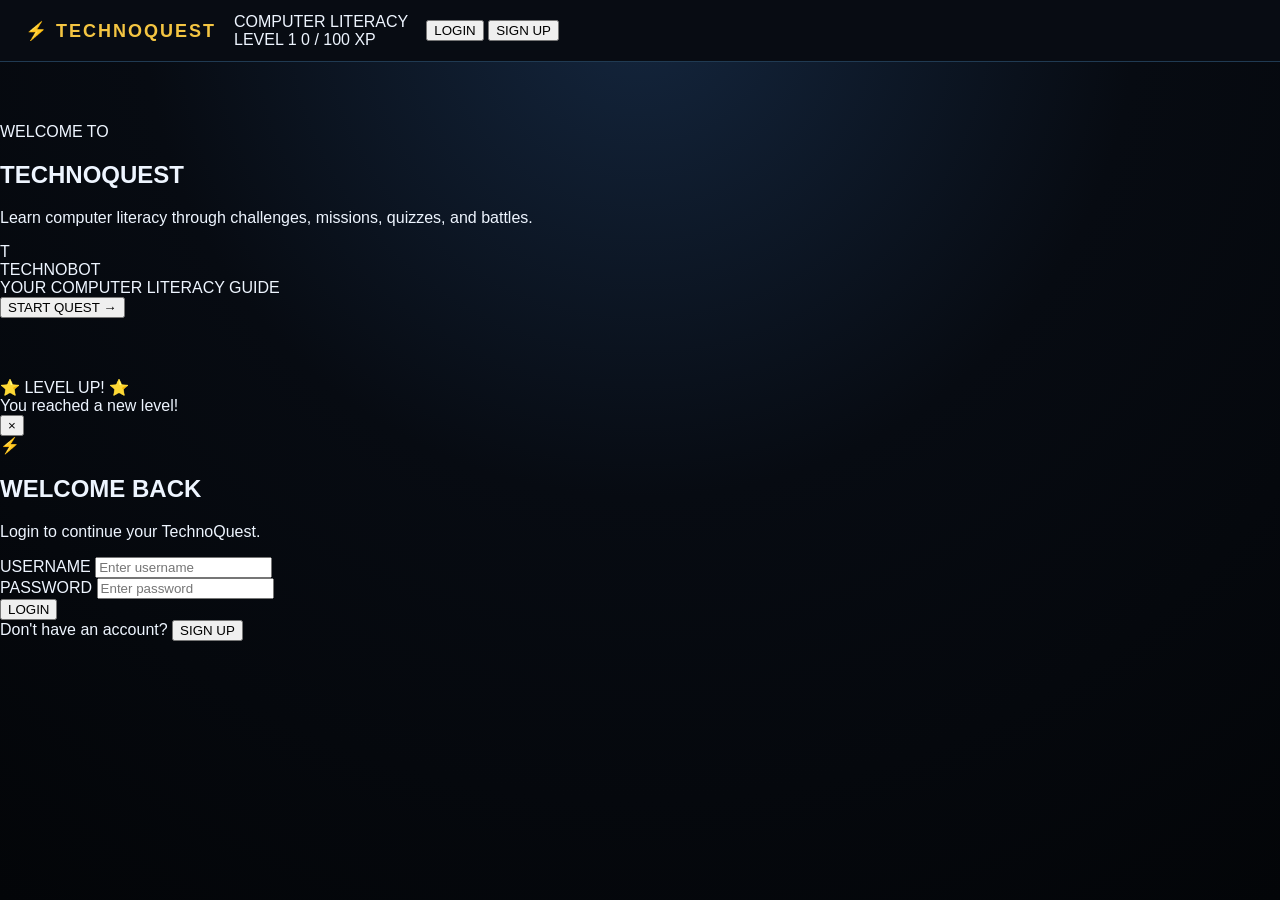
==== index.html @ dcf237d0 "Update index.html" ====
<!DOCTYPE html>
<html lang="en">
<head>
    <meta charset="UTF-8">
    <meta name="viewport" content="width=device-width, initial-scale=1.0">

    <title>TechnoQuest</title>

    <link rel="stylesheet" href="style.css">
</head>

<body>

<!-- =====================================================
     HEADER
===================================================== -->

<header class="topbar">

    <div class="logo">
        <span class="logo-icon">⚡</span>
        TECHNOQUEST
    </div>

    <div class="header-center">
        <span class="computer-label">COMPUTER LITERACY</span>

        <div class="level-info">
            <span id="levelText">LEVEL 1</span>
            <span id="xpText">0 / 100 XP</span>
        </div>

        <div class="xp-container">
            <div id="xpBar" class="xp-bar"></div>
        </div>
    </div>


    <!-- LOGIN AREA -->

    <div class="account-area">

        <button class="login-button" onclick="openAuth('login')">
            LOGIN
        </button>

        <button class="signup-button" onclick="openAuth('signup')">
            SIGN UP
        </button>

    </div>

</header>


<!-- =====================================================
     HOME SCREEN
===================================================== -->

<section id="homeScreen" class="screen active">

    <div class="home-content">

        <div class="home-text">

            <p class="small-title">
                WELCOME TO
            </p>

            <h1>
                TECHNO<span>QUEST</span>
            </h1>

            <p class="home-description">
                Learn computer literacy through challenges,
                missions, quizzes, and battles.
            </p>

        </div>


        <!-- =================================================
             TECHNOBOT
        ================================================== -->

        <div class="technobot-container">

            <div class="technobot">

                <!-- Antenna -->

                <div class="robot-antenna">
                    <div class="antenna-light"></div>
                </div>


                <!-- Head -->

                <div class="robot-head">

                    <div class="robot-screen">

                        <div class="robot-eyes">

                            <div class="robot-eye"></div>

                            <div class="robot-eye"></div>

                        </div>


                        <div class="robot-mouth">

                            <span></span>
                            <span></span>
                            <span></span>

                        </div>

                    </div>


                    <div class="head-button red"></div>
                    <div class="head-button yellow"></div>
                    <div class="head-button green"></div>

                </div>


                <!-- Neck -->

                <div class="robot-neck"></div>


                <!-- Body -->

                <div class="robot-body">

                    <div class="robot-logo">
                        T
                    </div>

                    <div class="robot-chest-light"></div>

                </div>


                <!-- Left Arm -->

                <div class="robot-arm left-arm">

                    <div class="robot-hand">

                        <div></div>
                        <div></div>
                        <div></div>

                    </div>

                </div>


                <!-- Right Arm -->

                <div class="robot-arm right-arm">

                    <div class="robot-hand">

                        <div></div>
                        <div></div>
                        <div></div>

                    </div>

                </div>


                <!-- Legs -->

                <div class="robot-leg left-leg">

                    <div class="robot-foot"></div>

                </div>


                <div class="robot-leg right-leg">

                    <div class="robot-foot"></div>

                </div>

            </div>


            <div class="technobot-name">
                TECHNOBOT
            </div>

            <div class="technobot-title">
                YOUR COMPUTER LITERACY GUIDE
            </div>

        </div>


        <!-- Start Button -->

        <button class="start-button"
                onclick="showScreen('modeScreen')">

            START QUEST

            <span>→</span>

        </button>

    </div>

</section>



<!-- =====================================================
     GAME MODE SCREEN
===================================================== -->

<section id="modeScreen" class="screen">

    <div class="section-header">

        <p class="small-title">
            CHOOSE YOUR MISSION
        </p>

        <h2>
            GAME MODES
        </h2>

        <p>
            Select a Computer Literacy challenge.
        </p>

    </div>


    <div class="mode-grid">


        <!-- BOSS -->

        <button class="mode-card"
                onclick="selectMode('boss')">

            <div class="mode-icon boss-icon">
                ⚔
            </div>

            <h3>BOSS BATTLE</h3>

            <p>
                Answer questions and damage the
                computer boss.
            </p>

            <span class="mode-tag">
                BATTLE
            </span>

        </button>


        <!-- SPEED -->

        <button class="mode-card"
                onclick="selectMode('speed')">

            <div class="mode-icon speed-icon">
                ⚡
            </div>

            <h3>SPEED TYPE</h3>

            <p>
                Answer computer questions
                before time runs out.
            </p>

            <span class="mode-tag">
                TIME
            </span>

        </button>


        <!-- TECH FIXER -->

        <button class="mode-card"
                onclick="selectMode('fixer')">

            <div class="mode-icon fixer-icon">
                🔧
            </div>

            <h3>TECH FIXER</h3>

            <p>
                Solve computer problems and
                troubleshoot devices.
            </p>

            <span class="mode-tag">
                FIX
            </span>

        </button>


        <!-- COMPUTER CHALLENGE -->

        <button class="mode-card"
                onclick="selectMode('challenge')">

            <div class="mode-icon challenge-icon">
                🧠
            </div>

            <h3>COMPUTER CHALLENGE</h3>

            <p>
                Test your overall computer
                literacy knowledge.
            </p>

            <span class="mode-tag">
                QUIZ
            </span>

        </button>


        <!-- FILE MASTER -->

        <button class="mode-card"
                onclick="selectMode('file')">

            <div class="mode-icon file-icon">
                📁
            </div>

            <h3>FILE MASTER</h3>

            <p>
                Master file types, extensions,
                and digital organization.
            </p>

            <span class="mode-tag">
                FILES
            </span>

        </button>


        <!-- CYBER DEFENDER -->

        <button class="mode-card"
                onclick="selectMode('cyber')">

            <div class="mode-icon cyber-icon">
                🛡
            </div>

            <h3>CYBER DEFENDER</h3>

            <p>
                Protect yourself from
                cyber threats and scams.
            </p>

            <span class="mode-tag">
                SECURITY
            </span>

        </button>

    </div>


    <button class="back-button"
            onclick="showScreen('homeScreen')">

        ← BACK

    </button>

</section>



<!-- =====================================================
     DIFFICULTY SCREEN
===================================================== -->

<section id="difficultyScreen" class="screen">

    <div class="section-header">

        <p class="small-title">
            SELECT DIFFICULTY
        </p>

        <h2>
            HOW HARD IS YOUR QUEST?
        </h2>

    </div>


    <div class="difficulty-grid">


        <button class="difficulty-card easy"
                onclick="selectDifficulty('easy')">

            <div class="difficulty-icon">
                🌱
            </div>

            <h3>EASY</h3>

            <p>
                100 HP
            </p>

            <span>
                Beginner
            </span>

        </button>


        <button class="difficulty-card medium"
                onclick="selectDifficulty('medium')">

            <div class="difficulty-icon">
                ⚡
            </div>

            <h3>MEDIUM</h3>

            <p>
                200 HP
            </p>

            <span>
                Intermediate
            </span>

        </button>


        <button class="difficulty-card hard"
                onclick="selectDifficulty('hard')">

            <div class="difficulty-icon">
                ☠
            </div>

            <h3>HARD</h3>

            <p>
                300 HP
            </p>

            <span>
                Expert
            </span>

        </button>

    </div>


    <button class="back-button"
            onclick="showScreen('modeScreen')">

        ← BACK

    </button>

</section>



<!-- =====================================================
     GAME SCREEN
===================================================== -->

<section id="gameScreen" class="screen">

    <div class="game-top">

        <div class="game-stat">

            <span id="timer">
                TIME: 60
            </span>

        </div>

        <div class="game-stat">

            <span id="questionCounter">
                QUESTION
            </span>

        </div>

    </div>


    <!-- BOSS -->

    <div class="boss-area">

        <div class="boss-label">
            COMPUTER BOSS
        </div>

        <div class="boss-character">
            🤖
        </div>

        <div class="boss-hp-container">

            <div class="boss-hp-label">

                <span>
                    BOSS HP
                </span>

                <span id="bossHPText">
                    100 / 100 HP
                </span>

            </div>

            <div class="boss-hp-background">

                <div id="bossHP"
                     class="boss-hp-bar">
                </div>

            </div>

        </div>

    </div>


    <!-- QUESTION -->

    <div class="question-card">

        <div class="question-label">
            COMPUTER LITERACY
        </div>

        <h2 id="question">
            Loading question...
        </h2>

    </div>


    <!-- ANSWERS -->

    <div id="answers"
         class="answers-container">

    </div>


    <!-- FEEDBACK -->

    <div id="resultMessage"
         class="result-message">

    </div>

</section>



<!-- =====================================================
     SUCCESS SCREEN
===================================================== -->

<section id="successScreen"
         class="screen result-screen">

    <div class="result-box success-box">

        <div class="result-icon">
            🏆
        </div>

        <p class="small-title">
            MISSION COMPLETE
        </p>

        <h1>
            MISSION SUCCESSFUL!
        </h1>

        <p>
            You completed the Computer Literacy quest.
        </p>

        <h2 id="finalScore">
            SCORE: 0
        </h2>


        <div class="result-buttons">

            <button class="start-button"
                    onclick="retryGame()">

                PLAY AGAIN

            </button>

            <button class="back-button"
                    onclick="goHome()">

                HOME

            </button>

        </div>

    </div>

</section>



<!-- =====================================================
     FAILED SCREEN
===================================================== -->

<section id="failedScreen"
         class="screen result-screen">

    <div class="result-box failed-box">

        <div class="result-icon">
            💻
        </div>

        <p class="small-title">
            QUEST FAILED
        </p>

        <h1>
            MISSION FAILED
        </h1>

        <p>
            Don't give up. Try the quest again!
        </p>

        <h2 id="failedScore">
            SCORE: 0
        </h2>


        <div class="result-buttons">

            <button class="start-button"
                    onclick="retryGame()">

                RETRY

            </button>

            <button class="back-button"
                    onclick="goHome()">

                HOME

            </button>

        </div>

    </div>

</section>



<!-- =====================================================
     LEVEL UP POPUP
===================================================== -->

<div id="levelUpPopup"
     class="level-up-popup">

    <div>
        ⭐ LEVEL UP! ⭐
    </div>

    <span>
        You reached a new level!
    </span>

</div>



<!-- =====================================================
     LOGIN / SIGN UP MODAL
===================================================== -->

<div id="authModal"
     class="auth-modal">

    <div class="auth-box">


        <button class="close-auth"
                onclick="closeAuth()">

            ×

        </button>


        <div class="auth-logo">
            ⚡
        </div>


        <h2 id="authTitle">
            WELCOME BACK
        </h2>

        <p id="authSubtitle">
            Login to continue your TechnoQuest.
        </p>


        <!-- LOGIN -->

        <form id="loginForm"
              onsubmit="loginUser(event)">

            <div class="input-group">

                <label>
                    USERNAME
                </label>

                <input id="loginUsername"
                       type="text"
                       placeholder="Enter username"
                       required>

            </div>


            <div class="input-group">

                <label>
                    PASSWORD
                </label>

                <input id="loginPassword"
                       type="password"
                       placeholder="Enter password"
                       required>

            </div>


            <button class="auth-submit"
                    type="submit">

                LOGIN

            </button>

        </form>


        <!-- SIGN UP -->

        <form id="signupForm"
              class="hidden"
              onsubmit="signupUser(event)">

            <div class="input-group">

                <label>
                    USERNAME
                </label>

                <input id="signupUsername"
                       type="text"
                       placeholder="Create username"
                       required>

            </div>


            <div class="input-group">

                <label>
                    PASSWORD
                </label>

                <input id="signupPassword"
                       type="password"
                       placeholder="Create password"
                       required>

            </div>


            <div class="input-group">

                <label>
                    CONFIRM PASSWORD
                </label>

                <input id="signupConfirm"
                       type="password"
                       placeholder="Confirm password"
                       required>

            </div>


            <button class="auth-submit"
                    type="submit">

                CREATE ACCOUNT

            </button>

        </form>


        <div id="authMessage"
             class="auth-message">

        </div>


        <div class="auth-switch">

            <span id="switchText">
                Don't have an account?
            </span>

            <button onclick="switchAuth()"
                    id="switchButton">

                SIGN UP

            </button>

        </div>

    </div>

</div>



<!-- =====================================================
     AUTH JAVASCRIPT
===================================================== -->

<script>

let authMode = "login";


function openAuth(mode) {

    authMode = mode;

    document
        .getElementById("authModal")
        .classList.add("show");

    updateAuthMode();

}


function closeAuth() {

    document
        .getElementById("authModal")
        .classList.remove("show");

}


function switchAuth() {

    if (authMode === "login") {

        authMode = "signup";

    } else {

        authMode = "login";

    }

    updateAuthMode();

}


function updateAuthMode() {

    const loginForm =
        document.getElementById("loginForm");

    const signupForm =
        document.getElementById("signupForm");

    const title =
        document.getElementById("authTitle");

    const subtitle =
        document.getElementById("authSubtitle");

    const switchText =
        document.getElementById("switchText");

    const switchButton =
        document.getElementById("switchButton");


    document.getElementById("authMessage").textContent = "";


    if (authMode === "login") {

        loginForm.classList.remove("hidden");

        signupForm.classList.add("hidden");

        title.textContent =
            "WELCOME BACK";

        subtitle.textContent =
            "Login to continue your TechnoQuest.";

        switchText.textContent =
            "Don't have an account?";

        switchButton.textContent =
            "SIGN UP";

    } else {

        loginForm.classList.add("hidden");

        signupForm.classList.remove("hidden");

        title.textContent =
            "CREATE ACCOUNT";

        subtitle.textContent =
            "Join TechnoQuest and start your journey.";

        switchText.textContent =
            "Already have an account?";

        switchButton.textContent =
            "LOGIN";

    }

}


function signupUser(event) {

    event.preventDefault();


    const username =
        document
        .getElementById("signupUsername")
        .value
        .trim();

    const password =
        document
        .getElementById("signupPassword")
        .value;

    const confirm =
        document
        .getElementById("signupConfirm")
        .value;


    const message =
        document.getElementById("authMessage");


    if (password !== confirm) {

        message.textContent =
            "Passwords do not match.";

        message.className =
            "auth-message error";

        return;
    }


    localStorage.setItem(
        "technoquestUser",
        username
    );

    localStorage.setItem(
        "technoquestPassword",
        password
    );


    message.textContent =
        "Account created! You can now login.";

    message.className =
        "auth-message success";


    setTimeout(() => {

        authMode = "login";

        updateAuthMode();

        document.getElementById("loginUsername").value =
            username;

    }, 1000);

}


function loginUser(event) {

    event.preventDefault();


    const username =
        document
        .getElementById("loginUsername")
        .value
        .trim();

    const password =
        document
        .getElementById("loginPassword")
        .value;


    const savedUsername =
        localStorage.getItem(
            "technoquestUser"
        );

    const savedPassword =
        localStorage.getItem(
            "technoquestPassword"
        );


    const message =
        document.getElementById("authMessage");


    if (
        username === savedUsername &&
        password === savedPassword
    ) {

        message.textContent =
            "Login successful! Welcome to TechnoQuest.";

        message.className =
            "auth-message success";


        setTimeout(() => {

            closeAuth();

        }, 1000);

    } else {

        message.textContent =
            "Incorrect username or password.";

        message.className =
            "auth-message error";

    }

}


// Close modal when clicking outside

document
    .getElementById("authModal")
    .addEventListener("click", function(event) {

        if (event.target === this) {

            closeAuth();

        }

    });

</script>


<!-- YOUR GAME JAVASCRIPT -->

<script src="script.js?v=2"></script>

</body>
</html>
---- style.css ----
/* =========================================
   GENERAL
========================================= */

* {
    box-sizing: border-box;
}


:root {

    --bg: #05080d;

    --panel: #0b1422;

    --panel2: #101d30;

    --border: #294b68;

    --gold: #f4c542;

    --cyan: #27dbe8;

    --green: #42e6a4;

    --red: #ed5662;

    --purple: #a55cff;

    --blue: #4e9cff;

    --white: #eef5ff;

    --gray: #a8bad0;

}


body {

    margin: 0;

    min-height: 100vh;

    font-family:
        Arial,
        Helvetica,
        sans-serif;

    color: var(--white);

    background:

        radial-gradient(
            circle at top,
            #14263e,
            #070b12 45%,
            #030508
        );

}


/* =========================================
   TOP BAR
========================================= */

.topbar {

    min-height: 62px;

    padding:
        0 25px;

    display: flex;

    align-items: center;

    gap: 18px;

    background:
        #080c13;

    border-bottom:
        1px solid #203a52;

}


.logo {

    color: var(--gold);

    font-weight: 900;

    letter-spacing: 2px;

    font-size: 18px;

}


.levelBox {

    display: flex;

    flex-direction: column;

}


.levelBox strong {

    color: var(--cyan);

    font-size: 12px;

}


.levelBox span {

    color: var(--gray);

    font-size: 10px;

}


.xpBar {

    width: 180px;

    height: 7px;

    background: #142538;

    border-radius: 20px;

    overflow: hidden;

}


.xpBar span {

    display: block;

    width: 0%;

    height: 100%;

    background:
        linear-gradient(
            90deg,
            var(--green),
            var(--cyan)
        );

    transition:
        width .4s;

}


.headerTitle {

    margin-left: auto;

    color: var(--gray);

    font-size: 11px;

    letter-spacing: 1px;

}


/* =========================================
   MAIN
========================================= */

main {

    width:
        min(1100px, 94%);

    margin: auto;

}


.screen {

    display: none;

    padding:
        45px 0 60px;

}


.screen.active {

    display: block;

}


/* =========================================
   HOME
========================================= */

#home.active {

    min-height:
        calc(100vh - 62px);

    display: flex;

    justify-content: center;

    align-items: center;

    text-align: center;

}


.home {

    max-width: 750px;

}


.computerIcon {

    font-size: 90px;

    animation:
        computerFloat 2s infinite ease-in-out;

}


@keyframes computerFloat {

    0% {
        transform: translateY(0);
    }

    50% {
        transform: translateY(-10px);
    }

    100% {
        transform: translateY(0);
    }

}


.subtitle {

    color: var(--cyan);

    font-weight: bold;

    letter-spacing: 3px;

}


.home h1 {

    margin:
        10px 0;

    color: var(--gold);

    font-size:
        clamp(45px, 9vw, 85px);

    letter-spacing: 4px;

    text-shadow:
        0 0 25px #f4c54255;

}


.home h2 {

    color: var(--cyan);

    letter-spacing: 2px;

}


.description {

    color: var(--gray);

    line-height: 1.7;

    max-width: 600px;

    margin:
        20px auto 30px;

}


/* =========================================
   PAGE TITLE
========================================= */

.pageTitle {

    text-align: center;

    margin-bottom: 35px;

}


.pageTitle h1 {

    color: var(--gold);

    font-size: 32px;

}


.pageTitle p {

    color: var(--gray);

}


/* =========================================
   BUTTONS
========================================= */

.primaryButton,
.secondaryButton,
.smallButton {

    border-radius: 8px;

    padding:
        13px 24px;

    font-weight: bold;

    cursor: pointer;

    transition:
        .2s;

}


.primaryButton {

    color: white;

    background:
        #14375b;

    border:
        1px solid #3d78a8;

}


.primaryButton:hover {

    background:
        #1c4b78;

    transform:
        translateY(-2px);

}


.secondaryButton {

    margin:
        8px;

    color: var(--white);

    background:
        #101b2b;

    border:
        1px solid #345572;

}


.secondaryButton:hover {

    border-color:
        var(--cyan);

}


.smallButton {

    padding:
        8px 14px;

    color: white;

    background:
        #101e30;

    border:
        1px solid #315572;

}


/* =========================================
   GAME MODES
========================================= */

.modeGrid {

    display: grid;

    grid-template-columns:
        repeat(3, 1fr);

    gap: 18px;

}


.modeCard {

    min-height: 270px;

    padding: 25px;

    text-align: left;

    color: white;

    background:
        linear-gradient(
            145deg,
            var(--panel),
            var(--panel2)
        );

    border:
        1px solid var(--border);

    border-radius: 12px;

    cursor: pointer;

    transition:
        .25s;

}


.modeCard:hover {

    transform:
        translateY(-6px);

    box-shadow:
        0 15px 35px #0008;

}


.modeIcon {

    font-size: 50px;

}


.modeCard h2 {

    color: var(--gold);

    margin:
        12px 0 8px;

}


.modeCard p {

    color: var(--gray);

    font-size: 14px;

    line-height: 1.5;

}


.modeCard span {

    color: var(--cyan);

    font-size: 10px;

    font-weight: bold;

}


.bossMode:hover {

    border-color:
        var(--red);

}


.speedMode:hover {

    border-color:
        var(--gold);

}


.fixerMode:hover {

    border-color:
        var(--green);

}


.challengeMode:hover {

    border-color:
        var(--purple);

}


.fileMode:hover {

    border-color:
        var(--blue);

}


.cyberMode:hover {

    border-color:
        var(--cyan);

}


/* =========================================
   DIFFICULTY
========================================= */

.difficultyGrid {

    display: grid;

    grid-template-columns:
        repeat(3, 1fr);

    gap: 20px;

}


.difficultyCard {

    min-height: 250px;

    color: white;

    background:
        #0d1726;

    border-radius: 12px;

    cursor: pointer;

    transition:
        .25s;

}


.difficultyCard:hover {

    transform:
        translateY(-6px);

}


.difficultyCard div {

    font-size: 40px;

    margin-top: 30px;

}


.difficultyCard h2 {

    color: var(--gold);

}


.difficultyCard p {

    color: var(--gray);

    padding: 0 20px;

}


.difficultyCard strong {

    display: block;

    font-size: 28px;

}


.easy {

    border:
        1px solid var(--green);

}


.medium {

    border:
        1px solid var(--gold);

}


.hard {

    border:
        1px solid var(--red);

}


/* =========================================
   GAME PANEL
========================================= */

.gamePanel {

    max-width: 900px;

    margin: auto;

    padding: 25px;

    background:
        linear-gradient(
            145deg,
            #0b1422,
            #08111d
        );

    border:
        1px solid #315775;

    border-radius: 14px;

}


.gameHeader {

    display: flex;

    justify-content: space-between;

    align-items: center;

    gap: 15px;

    color: var(--gray);

}


#gameModeTitle {

    color: var(--cyan);

    font-weight: bold;

}


/* =========================================
   BOSS
========================================= */

.bossArea {

    margin:
        25px 0;

    padding:
        25px;

    text-align: center;

    border:
        1px solid #345570;

    border-radius: 12px;

    background:
        radial-gradient(
            circle,
            #192a42,
            #0d1726
        );

}


.bossIcon {

    font-size: 80px;

    animation:
        bossFloat 2s infinite ease-in-out;

}


@keyframes bossFloat {

    0% {
        transform: translateY(0);
    }

    50% {
        transform: translateY(-8px);
    }

    100% {
        transform: translateY(0);
    }

}


.bossArea h1 {

    color: var(--gold);

}


.bossArea p {

    color: var(--gray);

}


.bossHPBar {

    height: 20px;

    margin-top: 10px;

    overflow: hidden;

    background:
        #301922;

    border:
        1px solid #642b36;

    border-radius: 20px;

}


.bossHPBar span {

    display: block;

    width: 100%;

    height: 100%;

    background:
        linear-gradient(
            90deg,
            #ed5662,
            #ff8c54
        );

    transition:
        width .5s;

}


/* =========================================
   TIMER
========================================= */

.timerBox {

    width: fit-content;

    margin:
        10px auto 20px;

    padding:
        10px 20px;

    color: var(--gold);

    background:
        #191a12;

    border:
        1px solid #665b2b;

    border-radius: 20px;

}


/* =========================================
   QUESTION
========================================= */

.questionNumber {

    text-align: center;

    color: var(--cyan);

    font-weight: bold;

    font-size: 12px;

}


.questionBox {

    margin:
        15px 0;

    padding:
        25px;

    text-align: center;

    background:
        #101d30;

    border:
        1px solid #315775;

    border-radius: 10px;

}


.questionBox h2 {

    line-height: 1.5;

}


/* =========================================
   ANSWERS
========================================= */

.answerGrid {

    display: grid;

    grid-template-columns:
        1fr 1fr;

    gap: 12px;

}


.answerButton {

    min-height: 60px;

    padding:
        12px;

    text-align: left;

    color: white;

    background:
        #102039;

    border:
        1px solid #345c7a;

    border-radius: 8px;

    cursor: pointer;

    font-weight: bold;

}


.answerButton:hover {

    border-color:
        var(--cyan);

    background:
        #153450;

}


.answerButton.correct {

    background:
        #123b30;

    border-color:
        var(--green);

}


.answerButton.wrong {

    background:
        #3c1820;

    border-color:
        var(--red);

}


.resultMessage {

    min-height: 30px;

    margin:
        18px 0;

    text-align: center;

    color: var(--gold);

    font-weight: bold;

}


.hidden {

    display: none !important;

}


/* =========================================
   RESULT
========================================= */

.resultPanel {

    max-width: 700px;

    margin: 30px auto;

    padding:
        50px 25px;

    text-align: center;

    background:
        linear-gradient(
            145deg,
            #0b1422,
            #08111c
        );

    border:
        1px solid #345974;

    border-radius: 14px;

}


.resultIcon {

    font-size: 80px;

}


.resultPanel h1 {

    color: var(--gold);

    font-size:
        clamp(30px, 6vw, 48px);

}


.resultPanel p {

    color: var(--gray);

    line-height: 1.6;

}


.stats {

    display: grid;

    grid-template-columns:
        1fr 1fr;

    gap: 15px;

    margin:
        25px 0;

}


.stats div {

    padding:
        20px;

    background:
        #0f1b2b;

    border:
        1px solid #294b66;

    border-radius: 8px;

}


.stats span {

    display: block;

    color: var(--gray);

    font-size: 11px;

}


.stats strong {

    display: block;

    color: var(--cyan);

    font-size: 28px;

    margin-top: 8px;

}


.failedPanel {

    border-color:
        #70333f;

}


.failedPanel h1 {

    color:
        var(--red);

}


/* =========================================
   LEVEL UP
========================================= */

.levelUp {

    position: fixed;

    z-index: 9999;

    left: 50%;

    top: 50%;

    transform:
        translate(-50%, -50%);

    padding:
        25px 45px;

    color: var(--gold);

    background:
        #101d2c;

    border:
        2px solid var(--gold);

    border-radius: 12px;

    font-size: 25px;

    font-weight: 900;

    box-shadow:
        0 0 40px #f4c54266;

    animation:
        levelAnimation 1.5s ease forwards;

}


@keyframes levelAnimation {

    0% {

        opacity: 0;

        transform:
            translate(-50%, -50%)
            scale(.5);

    }

    20% {

        opacity: 1;

        transform:
            translate(-50%, -50%)
            scale(1.1);

    }

    70% {

        opacity: 1;

        transform:
            translate(-50%, -50%)
            scale(1);

    }

    100% {

        opacity: 0;

        transform:
            translate(-50%, -50%)
            scale(1.2);

    }

}


/* =========================================
   BOTTOM BUTTONS
========================================= */

.bottomButtons {

    text-align: center;

    margin-top: 25px;

}


/* =========================================
   MOBILE
========================================= */

@media(max-width: 750px) {

    .topbar {

        padding: 0 12px;

        gap: 9px;

    }


    .headerTitle {

        display: none;

    }


    .xpBar {

        width: 100px;

    }


    .modeGrid {

        grid-template-columns:
            1fr;

    }


    .difficultyGrid {

        grid-template-columns:
            1fr;

    }


    .answerGrid {

        grid-template-columns:
            1fr;

    }


    .gameHeader {

        flex-direction:
            column;

    }


    .stats {

        grid-template-columns:
            1fr;

    }

}
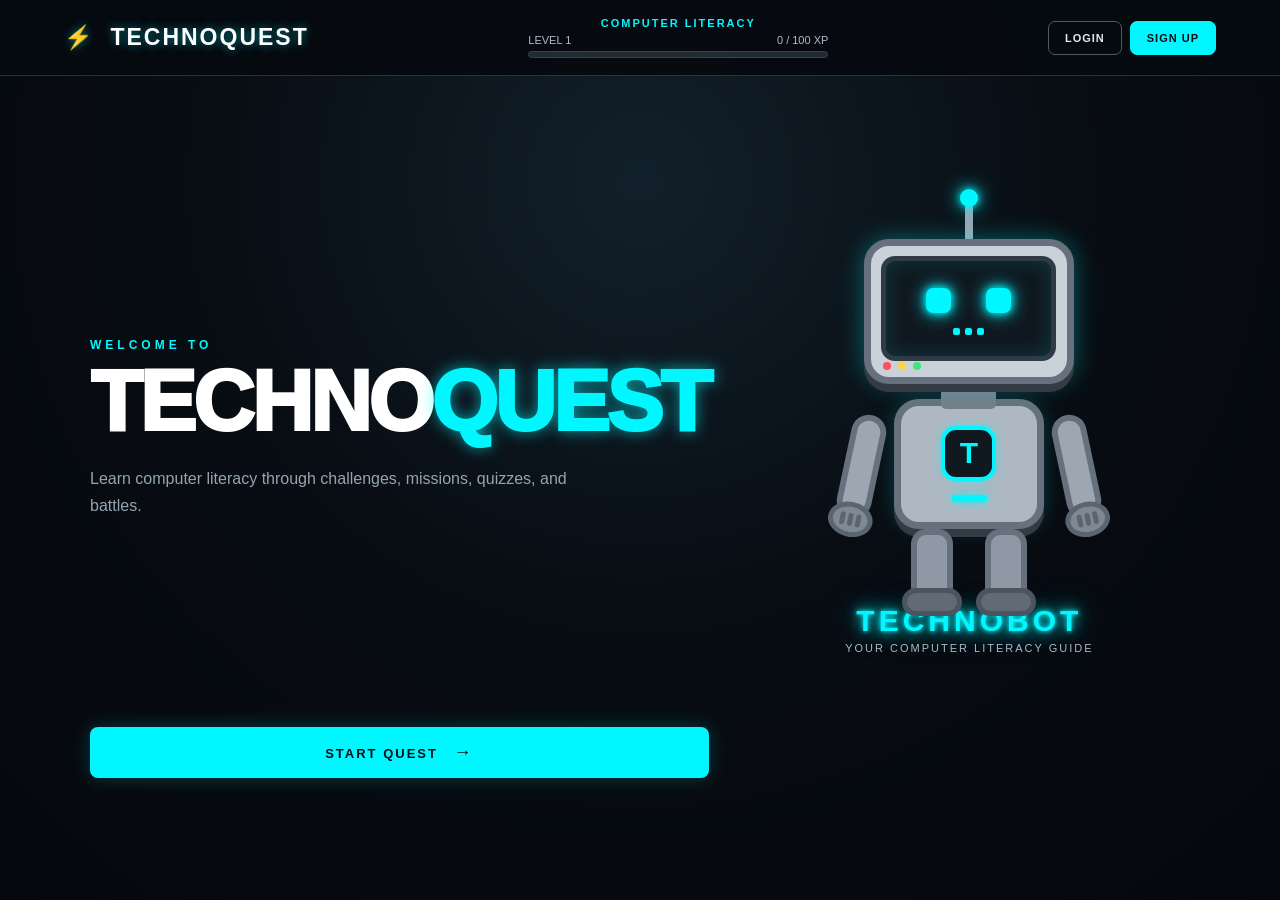
==== commit 2c6788b9: "Update print statement from 'Hello' to 'Goodbye'" ====
--- a/index.html
+++ b/index.html
@@ -5,7 +5,6 @@
     <meta name="viewport" content="width=device-width, initial-scale=1.0">
 
     <title>TechnoQuest</title>
-
     <link rel="stylesheet" href="style.css">
 </head>
 
--- a/style.css
+++ b/style.css
@@ -1,252 +1,870 @@
-/* =========================================
-   GENERAL
-========================================= */
+/* =====================================================
+   TECHNOQUEST
+   MAIN CSS
+===================================================== */
 
 * {
+    margin: 0;
+    padding: 0;
     box-sizing: border-box;
 }
 
 
-:root {
-
-    --bg: #05080d;
-
-    --panel: #0b1422;
-
-    --panel2: #101d30;
-
-    --border: #294b68;
-
-    --gold: #f4c542;
-
-    --cyan: #27dbe8;
-
-    --green: #42e6a4;
-
-    --red: #ed5662;
-
-    --purple: #a55cff;
-
-    --blue: #4e9cff;
-
-    --white: #eef5ff;
-
-    --gray: #a8bad0;
-
-}
-
-
 body {
-
-    margin: 0;
-
     min-height: 100vh;
+
+    background:
+        radial-gradient(
+            circle at 50% 20%,
+            #12202b 0%,
+            #080d13 45%,
+            #05080c 100%
+        );
+
+    color: #e9f7ff;
 
     font-family:
         Arial,
         Helvetica,
         sans-serif;
 
-    color: var(--white);
-
-    background:
-
-        radial-gradient(
-            circle at top,
-            #14263e,
-            #070b12 45%,
-            #030508
-        );
-
-}
-
-
-/* =========================================
+    overflow-x: hidden;
+}
+
+
+/* =====================================================
    TOP BAR
-========================================= */
+===================================================== */
 
 .topbar {
-
-    min-height: 62px;
-
-    padding:
-        0 25px;
+    width: 100%;
+    min-height: 76px;
+
+    padding: 12px 5%;
 
     display: flex;
-
     align-items: center;
-
-    gap: 18px;
-
-    background:
-        #080c13;
-
-    border-bottom:
-        1px solid #203a52;
-
+    justify-content: space-between;
+
+    border-bottom: 1px solid #26323d;
+
+    background: rgba(6, 10, 15, 0.94);
+
+    position: relative;
+    z-index: 100;
 }
 
 
 .logo {
-
-    color: var(--gold);
+    font-size: 23px;
 
     font-weight: 900;
 
     letter-spacing: 2px;
 
+    color: #ffffff;
+
+    white-space: nowrap;
+
+    text-shadow:
+        0 0 10px rgba(0, 247, 255, 0.5);
+}
+
+
+.logo-icon {
+    color: #00f7ff;
+
+    margin-right: 7px;
+}
+
+
+/* =====================================================
+   HEADER CENTER
+===================================================== */
+
+.header-center {
+    display: flex;
+
+    flex-direction: column;
+
+    align-items: center;
+
+    gap: 5px;
+
+    width: 300px;
+}
+
+
+.computer-label {
+    color: #00f7ff;
+
+    font-size: 11px;
+
+    font-weight: bold;
+
+    letter-spacing: 2px;
+}
+
+
+.level-info {
+    width: 100%;
+
+    display: flex;
+
+    justify-content: space-between;
+
+    font-size: 11px;
+
+    color: #aebbc5;
+}
+
+
+.xp-container {
+    width: 100%;
+
+    height: 7px;
+
+    background: #202a33;
+
+    border-radius: 10px;
+
+    overflow: hidden;
+
+    border: 1px solid #34424e;
+}
+
+
+.xp-bar {
+    width: 0%;
+
+    height: 100%;
+
+    background: linear-gradient(
+        90deg,
+        #00a8b5,
+        #00f7ff
+    );
+
+    box-shadow:
+        0 0 10px #00f7ff;
+
+    transition: width 0.4s ease;
+}
+
+
+/* =====================================================
+   ACCOUNT
+===================================================== */
+
+.account-area {
+    display: flex;
+
+    gap: 8px;
+
+    align-items: center;
+}
+
+
+.login-button,
+.signup-button {
+    padding: 10px 16px;
+
+    border-radius: 7px;
+
+    font-size: 11px;
+
+    font-weight: bold;
+
+    letter-spacing: 1px;
+
+    cursor: pointer;
+
+    transition: 0.2s;
+}
+
+
+.login-button {
+    color: #dceaf0;
+
+    background: transparent;
+
+    border: 1px solid #4a5a66;
+}
+
+
+.login-button:hover {
+    border-color: #00f7ff;
+
+    color: #00f7ff;
+
+    box-shadow:
+        0 0 12px rgba(0, 247, 255, 0.25);
+}
+
+
+.signup-button {
+    color: #061014;
+
+    background: #00f7ff;
+
+    border: 1px solid #00f7ff;
+}
+
+
+.signup-button:hover {
+    box-shadow:
+        0 0 18px rgba(0, 247, 255, 0.6);
+
+    transform: translateY(-2px);
+}
+
+
+/* =====================================================
+   SCREENS
+===================================================== */
+
+.screen {
+    display: none;
+
+    min-height: calc(100vh - 76px);
+
+    padding: 50px 5%;
+
+    animation: screenIn 0.35s ease;
+}
+
+
+.screen.active {
+    display: block;
+}
+
+
+@keyframes screenIn {
+
+    from {
+        opacity: 0;
+        transform: translateY(10px);
+    }
+
+    to {
+        opacity: 1;
+        transform: translateY(0);
+    }
+
+}
+
+
+/* =====================================================
+   HOME
+===================================================== */
+
+#homeScreen {
+    min-height: calc(100vh - 76px);
+
+    display: none;
+
+    align-items: center;
+
+    justify-content: center;
+}
+
+
+#homeScreen.active {
+    display: flex;
+}
+
+
+.home-content {
+    width: min(1100px, 100%);
+
+    display: grid;
+
+    grid-template-columns: 1fr 1fr;
+
+    align-items: center;
+
+    gap: 40px;
+}
+
+
+.home-text {
+    text-align: left;
+}
+
+
+.small-title {
+    color: #00f7ff;
+
+    font-size: 12px;
+
+    font-weight: bold;
+
+    letter-spacing: 4px;
+
+    margin-bottom: 10px;
+}
+
+
+.home-text h1 {
+    font-size: clamp(50px, 7vw, 85px);
+
+    line-height: 0.95;
+
+    font-weight: 1000;
+
+    letter-spacing: -3px;
+
+    color: #ffffff;
+}
+
+
+.home-text h1 span {
+    color: #00f7ff;
+
+    text-shadow:
+        0 0 15px rgba(0, 247, 255, 0.6);
+}
+
+
+.home-description {
+    max-width: 500px;
+
+    margin-top: 22px;
+
+    color: #94a5b2;
+
+    line-height: 1.7;
+
+    font-size: 16px;
+}
+
+
+/* =====================================================
+   START BUTTON
+===================================================== */
+
+.start-button {
+    margin-top: 28px;
+
+    padding: 15px 28px;
+
+    border: none;
+
+    border-radius: 8px;
+
+    background: #00f7ff;
+
+    color: #051014;
+
+    font-size: 13px;
+
+    font-weight: 900;
+
+    letter-spacing: 2px;
+
+    cursor: pointer;
+
+    transition: 0.25s;
+
+    box-shadow:
+        0 0 20px rgba(0, 247, 255, 0.2);
+}
+
+
+.start-button span {
+    margin-left: 10px;
+
     font-size: 18px;
-
-}
-
-
-.levelBox {
-
+}
+
+
+.start-button:hover {
+    transform: translateY(-3px);
+
+    box-shadow:
+        0 0 30px rgba(0, 247, 255, 0.65);
+}
+
+
+/* =====================================================
+   TECHNOBOT
+===================================================== */
+
+.technobot-container {
     display: flex;
 
     flex-direction: column;
 
-}
-
-
-.levelBox strong {
-
-    color: var(--cyan);
-
-    font-size: 12px;
-
-}
-
-
-.levelBox span {
-
-    color: var(--gray);
-
-    font-size: 10px;
-
-}
-
-
-.xpBar {
-
-    width: 180px;
+    align-items: center;
+
+    justify-content: center;
+
+    position: relative;
+
+    min-height: 460px;
+}
+
+
+.technobot {
+    width: 260px;
+
+    height: 390px;
+
+    position: relative;
+
+    animation: robotFloat 3s ease-in-out infinite;
+}
+
+
+/* ANTENNA */
+
+.robot-antenna {
+    position: absolute;
+
+    width: 8px;
+
+    height: 45px;
+
+    background: #9aa5b1;
+
+    left: 126px;
+
+    top: 0;
+
+    border-radius: 10px;
+
+    z-index: 1;
+}
+
+
+.antenna-light {
+    position: absolute;
+
+    width: 18px;
+
+    height: 18px;
+
+    background: #00f7ff;
+
+    border-radius: 50%;
+
+    left: -5px;
+
+    top: -15px;
+
+    box-shadow:
+        0 0 8px #00f7ff,
+        0 0 20px #00f7ff;
+
+    animation: antennaBlink 1s infinite;
+}
+
+
+/* HEAD */
+
+.robot-head {
+    position: absolute;
+
+    width: 210px;
+
+    height: 145px;
+
+    left: 25px;
+
+    top: 35px;
+
+    background: #c9d1d9;
+
+    border: 7px solid #66717d;
+
+    border-radius: 25px;
+
+    box-shadow:
+        0 8px 0 #343b44,
+        0 0 25px rgba(0, 247, 255, 0.35);
+
+    z-index: 2;
+}
+
+
+/* SCREEN */
+
+.robot-screen {
+    position: absolute;
+
+    width: 175px;
+
+    height: 105px;
+
+    left: 10px;
+
+    top: 10px;
+
+    background: #101820;
+
+    border: 5px solid #313b46;
+
+    border-radius: 14px;
+
+    overflow: hidden;
+
+    box-shadow:
+        inset 0 0 20px rgba(0, 247, 255, 0.15);
+}
+
+
+/* EYES */
+
+.robot-eyes {
+    display: flex;
+
+    justify-content: center;
+
+    gap: 35px;
+
+    margin-top: 27px;
+}
+
+
+.robot-eye {
+    width: 25px;
+
+    height: 25px;
+
+    background: #00f7ff;
+
+    border-radius: 7px;
+
+    box-shadow:
+        0 0 8px #00f7ff,
+        0 0 18px #00f7ff;
+
+    animation: eyeBlink 4s infinite;
+}
+
+
+/* MOUTH */
+
+.robot-mouth {
+    display: flex;
+
+    justify-content: center;
+
+    gap: 5px;
+
+    margin-top: 15px;
+}
+
+
+.robot-mouth span {
+    width: 7px;
 
     height: 7px;
 
-    background: #142538;
+    background: #00f7ff;
+
+    border-radius: 2px;
+}
+
+
+/* HEAD LIGHTS */
+
+.head-button {
+    position: absolute;
+
+    width: 8px;
+
+    height: 8px;
+
+    border-radius: 50%;
+
+    bottom: 7px;
+}
+
+
+.head-button.red {
+    background: #ff4d5a;
+
+    left: 12px;
+}
+
+
+.head-button.yellow {
+    background: #ffd43b;
+
+    left: 27px;
+}
+
+
+.head-button.green {
+    background: #40e878;
+
+    left: 42px;
+}
+
+
+/* NECK */
+
+.robot-neck {
+    position: absolute;
+
+    width: 55px;
+
+    height: 25px;
+
+    background: #737e89;
+
+    left: 102px;
+
+    top: 180px;
+
+    border-radius: 5px;
+
+    z-index: 1;
+}
+
+
+/* BODY */
+
+.robot-body {
+    position: absolute;
+
+    width: 150px;
+
+    height: 130px;
+
+    left: 55px;
+
+    top: 195px;
+
+    background: #aeb8c2;
+
+    border: 7px solid #66717d;
+
+    border-radius: 25px;
+
+    box-shadow:
+        0 8px 0 #343b44,
+        0 0 20px rgba(0, 247, 255, 0.2);
+}
+
+
+.robot-logo {
+    position: absolute;
+
+    width: 55px;
+
+    height: 55px;
+
+    left: 40px;
+
+    top: 20px;
+
+    border-radius: 15px;
+
+    background: #101820;
+
+    border: 4px solid #00f7ff;
+
+    color: #00f7ff;
+
+    display: flex;
+
+    align-items: center;
+
+    justify-content: center;
+
+    font-size: 30px;
+
+    font-weight: 900;
+
+    box-shadow:
+        0 0 10px rgba(0, 247, 255, 0.5);
+}
+
+
+.robot-chest-light {
+    position: absolute;
+
+    width: 35px;
+
+    height: 7px;
+
+    left: 51px;
+
+    bottom: 20px;
+
+    background: #00f7ff;
+
+    border-radius: 10px;
+
+    box-shadow:
+        0 0 8px #00f7ff;
+}
+
+
+/* ARMS */
+
+.robot-arm {
+    position: absolute;
+
+    width: 35px;
+
+    height: 105px;
+
+    background: #9ca7b2;
+
+    border: 6px solid #66717d;
 
     border-radius: 20px;
 
-    overflow: hidden;
-
-}
-
-
-.xpBar span {
-
-    display: block;
-
-    width: 0%;
-
-    height: 100%;
-
-    background:
-        linear-gradient(
-            90deg,
-            var(--green),
-            var(--cyan)
-        );
-
-    transition:
-        width .4s;
-
-}
-
-
-.headerTitle {
-
-    margin-left: auto;
-
-    color: var(--gray);
+    top: 210px;
+}
+
+
+.left-arm {
+    left: 5px;
+
+    transform: rotate(12deg);
+}
+
+
+.right-arm {
+    right: 5px;
+
+    transform: rotate(-12deg);
+}
+
+
+/* HANDS */
+
+.robot-hand {
+    position: absolute;
+
+    width: 45px;
+
+    height: 35px;
+
+    background: #7f8994;
+
+    border: 5px solid #5b6570;
+
+    border-radius: 50%;
+
+    bottom: -25px;
+
+    left: -11px;
+
+    display: flex;
+
+    justify-content: center;
+
+    align-items: center;
+
+    gap: 3px;
+}
+
+
+.robot-hand div {
+    width: 5px;
+
+    height: 13px;
+
+    background: #5b6570;
+
+    border-radius: 5px;
+}
+
+
+/* LEGS */
+
+.robot-leg {
+    position: absolute;
+
+    width: 42px;
+
+    height: 75px;
+
+    background: #8e99a5;
+
+    border: 6px solid #66717d;
+
+    border-radius: 15px;
+
+    top: 325px;
+}
+
+
+.left-leg {
+    left: 72px;
+}
+
+
+.right-leg {
+    right: 72px;
+}
+
+
+/* FEET */
+
+.robot-foot {
+    position: absolute;
+
+    width: 60px;
+
+    height: 28px;
+
+    background: #606b76;
+
+    border-radius: 15px;
+
+    bottom: -18px;
+
+    left: -15px;
+
+    border: 5px solid #4c555f;
+}
+
+
+/* NAME */
+
+.technobot-name {
+    margin-top: 10px;
+
+    color: #00f7ff;
+
+    font-size: 30px;
+
+    font-weight: 900;
+
+    letter-spacing: 4px;
+
+    text-shadow:
+        0 0 5px #00f7ff,
+        0 0 15px #00f7ff,
+        0 0 30px rgba(0, 247, 255, 0.5);
+}
+
+
+.technobot-title {
+    color: #aeb8c2;
 
     font-size: 11px;
 
-    letter-spacing: 1px;
-
-}
-
-
-/* =========================================
-   MAIN
-========================================= */
-
-main {
-
-    width:
-        min(1100px, 94%);
-
-    margin: auto;
-
-}
-
-
-.screen {
-
-    display: none;
-
-    padding:
-        45px 0 60px;
-
-}
-
-
-.screen.active {
-
-    display: block;
-
-}
-
-
-/* =========================================
-   HOME
-========================================= */
-
-#home.active {
-
-    min-height:
-        calc(100vh - 62px);
-
-    display: flex;
-
-    justify-content: center;
-
-    align-items: center;
+    letter-spacing: 2px;
+
+    margin-top: 4px;
 
     text-align: center;
-
-}
-
-
-.home {
-
-    max-width: 750px;
-
-}
-
-
-.computerIcon {
-
-    font-size: 90px;
-
-    animation:
-        computerFloat 2s infinite ease-in-out;
-
-}
-
-
-@keyframes computerFloat {
-
-    0% {
+}
+
+
+/* ROBOT ANIMATIONS */
+
+@keyframes robotFloat {
+
+    0%,
+    100% {
         transform: translateY(0);
     }
 
@@ -254,186 +872,71 @@
         transform: translateY(-10px);
     }
 
+}
+
+
+@keyframes antennaBlink {
+
+    0%,
     100% {
-        transform: translateY(0);
-    }
-
-}
-
-
-.subtitle {
-
-    color: var(--cyan);
-
-    font-weight: bold;
-
-    letter-spacing: 3px;
-
-}
-
-
-.home h1 {
-
-    margin:
-        10px 0;
-
-    color: var(--gold);
-
-    font-size:
-        clamp(45px, 9vw, 85px);
-
-    letter-spacing: 4px;
-
-    text-shadow:
-        0 0 25px #f4c54255;
-
-}
-
-
-.home h2 {
-
-    color: var(--cyan);
-
-    letter-spacing: 2px;
-
-}
-
-
-.description {
-
-    color: var(--gray);
-
-    line-height: 1.7;
-
-    max-width: 600px;
-
-    margin:
-        20px auto 30px;
-
-}
-
-
-/* =========================================
-   PAGE TITLE
-========================================= */
-
-.pageTitle {
-
+        opacity: 1;
+    }
+
+    50% {
+        opacity: 0.3;
+    }
+
+}
+
+
+@keyframes eyeBlink {
+
+    0%,
+    92%,
+    100% {
+        transform: scaleY(1);
+    }
+
+    95% {
+        transform: scaleY(0.1);
+    }
+
+}
+
+
+/* =====================================================
+   SECTION HEADERS
+===================================================== */
+
+.section-header {
     text-align: center;
 
-    margin-bottom: 35px;
-
-}
-
-
-.pageTitle h1 {
-
-    color: var(--gold);
-
-    font-size: 32px;
-
-}
-
-
-.pageTitle p {
-
-    color: var(--gray);
-
-}
-
-
-/* =========================================
-   BUTTONS
-========================================= */
-
-.primaryButton,
-.secondaryButton,
-.smallButton {
-
-    border-radius: 8px;
-
-    padding:
-        13px 24px;
-
-    font-weight: bold;
-
-    cursor: pointer;
-
-    transition:
-        .2s;
-
-}
-
-
-.primaryButton {
-
-    color: white;
-
-    background:
-        #14375b;
-
-    border:
-        1px solid #3d78a8;
-
-}
-
-
-.primaryButton:hover {
-
-    background:
-        #1c4b78;
-
-    transform:
-        translateY(-2px);
-
-}
-
-
-.secondaryButton {
-
-    margin:
-        8px;
-
-    color: var(--white);
-
-    background:
-        #101b2b;
-
-    border:
-        1px solid #345572;
-
-}
-
-
-.secondaryButton:hover {
-
-    border-color:
-        var(--cyan);
-
-}
-
-
-.smallButton {
-
-    padding:
-        8px 14px;
-
-    color: white;
-
-    background:
-        #101e30;
-
-    border:
-        1px solid #315572;
-
-}
-
-
-/* =========================================
-   GAME MODES
-========================================= */
-
-.modeGrid {
+    margin-bottom: 40px;
+}
+
+
+.section-header h2 {
+    font-size: 40px;
+
+    margin-bottom: 10px;
+
+    color: #ffffff;
+}
+
+
+.section-header p:not(.small-title) {
+    color: #82919c;
+}
+
+
+/* =====================================================
+   GAME MODE CARDS
+===================================================== */
+
+.mode-grid {
+    width: min(1100px, 100%);
+
+    margin: auto;
 
     display: grid;
 
@@ -441,143 +944,97 @@
         repeat(3, 1fr);
 
     gap: 18px;
-
-}
-
-
-.modeCard {
-
-    min-height: 270px;
+}
+
+
+.mode-card {
+    min-height: 220px;
 
     padding: 25px;
 
     text-align: left;
-
-    color: white;
 
     background:
         linear-gradient(
             145deg,
-            var(--panel),
-            var(--panel2)
+            #121b23,
+            #091016
         );
 
-    border:
-        1px solid var(--border);
-
-    border-radius: 12px;
+    border: 1px solid #293743;
+
+    border-radius: 15px;
+
+    color: #ffffff;
 
     cursor: pointer;
 
-    transition:
-        .25s;
-
-}
-
-
-.modeCard:hover {
-
-    transform:
-        translateY(-6px);
-
-    box-shadow:
-        0 15px 35px #0008;
-
-}
-
-
-.modeIcon {
-
-    font-size: 50px;
-
-}
-
-
-.modeCard h2 {
-
-    color: var(--gold);
-
-    margin:
-        12px 0 8px;
-
-}
-
-
-.modeCard p {
-
-    color: var(--gray);
-
-    font-size: 14px;
+    transition: 0.25s;
+
+    position: relative;
+
+    overflow: hidden;
+}
+
+
+.mode-card:hover {
+    transform: translateY(-7px);
+
+    border-color: #00f7ff;
+
+    box-shadow:
+        0 12px 30px rgba(0, 247, 255, 0.12);
+}
+
+
+.mode-icon {
+    font-size: 35px;
+
+    margin-bottom: 18px;
+}
+
+
+.mode-card h3 {
+    font-size: 18px;
+
+    margin-bottom: 10px;
+}
+
+
+.mode-card p {
+    color: #84949f;
 
     line-height: 1.5;
 
-}
-
-
-.modeCard span {
-
-    color: var(--cyan);
-
-    font-size: 10px;
+    font-size: 13px;
+}
+
+
+.mode-tag {
+    position: absolute;
+
+    bottom: 20px;
+
+    right: 20px;
+
+    color: #00f7ff;
+
+    font-size: 9px;
 
     font-weight: bold;
 
-}
-
-
-.bossMode:hover {
-
-    border-color:
-        var(--red);
-
-}
-
-
-.speedMode:hover {
-
-    border-color:
-        var(--gold);
-
-}
-
-
-.fixerMode:hover {
-
-    border-color:
-        var(--green);
-
-}
-
-
-.challengeMode:hover {
-
-    border-color:
-        var(--purple);
-
-}
-
-
-.fileMode:hover {
-
-    border-color:
-        var(--blue);
-
-}
-
-
-.cyberMode:hover {
-
-    border-color:
-        var(--cyan);
-
-}
-
-
-/* =========================================
+    letter-spacing: 2px;
+}
+
+
+/* =====================================================
    DIFFICULTY
-========================================= */
-
-.difficultyGrid {
+===================================================== */
+
+.difficulty-grid {
+    width: min(900px, 100%);
+
+    margin: 60px auto;
 
     display: grid;
 
@@ -585,720 +1042,930 @@
         repeat(3, 1fr);
 
     gap: 20px;
-
-}
-
-
-.difficultyCard {
-
-    min-height: 250px;
-
-    color: white;
-
-    background:
-        #0d1726;
-
-    border-radius: 12px;
+}
+
+
+.difficulty-card {
+    padding: 35px 20px;
+
+    border-radius: 15px;
 
     cursor: pointer;
 
-    transition:
-        .25s;
-
-}
-
-
-.difficultyCard:hover {
-
-    transform:
-        translateY(-6px);
-
-}
-
-
-.difficultyCard div {
-
+    background: #101820;
+
+    border: 1px solid #303c47;
+
+    color: #ffffff;
+
+    transition: 0.25s;
+}
+
+
+.difficulty-card:hover {
+    transform: translateY(-7px);
+}
+
+
+.difficulty-icon {
     font-size: 40px;
 
-    margin-top: 30px;
-
-}
-
-
-.difficultyCard h2 {
-
-    color: var(--gold);
-
-}
-
-
-.difficultyCard p {
-
-    color: var(--gray);
-
-    padding: 0 20px;
-
-}
-
-
-.difficultyCard strong {
-
-    display: block;
-
-    font-size: 28px;
-
-}
-
-
-.easy {
-
-    border:
-        1px solid var(--green);
-
-}
-
-
-.medium {
-
-    border:
-        1px solid var(--gold);
-
-}
-
-
-.hard {
-
-    border:
-        1px solid var(--red);
-
-}
-
-
-/* =========================================
-   GAME PANEL
-========================================= */
-
-.gamePanel {
-
-    max-width: 900px;
+    margin-bottom: 15px;
+}
+
+
+.difficulty-card h3 {
+    font-size: 24px;
+
+    margin-bottom: 8px;
+}
+
+
+.difficulty-card p {
+    font-size: 18px;
+
+    font-weight: bold;
+
+    margin-bottom: 5px;
+}
+
+
+.difficulty-card span {
+    color: #82919c;
+
+    font-size: 12px;
+}
+
+
+.difficulty-card.easy:hover {
+    border-color: #40e878;
+
+    box-shadow:
+        0 0 25px rgba(64, 232, 120, 0.15);
+}
+
+
+.difficulty-card.medium:hover {
+    border-color: #ffd43b;
+
+    box-shadow:
+        0 0 25px rgba(255, 212, 59, 0.15);
+}
+
+
+.difficulty-card.hard:hover {
+    border-color: #ff4d5a;
+
+    box-shadow:
+        0 0 25px rgba(255, 77, 90, 0.15);
+}
+
+
+/* =====================================================
+   BACK BUTTON
+===================================================== */
+
+.back-button {
+    padding: 11px 20px;
+
+    background: transparent;
+
+    border: 1px solid #45535e;
+
+    color: #aebbc4;
+
+    border-radius: 7px;
+
+    cursor: pointer;
+
+    font-size: 11px;
+
+    font-weight: bold;
+
+    letter-spacing: 1px;
+
+    transition: 0.2s;
+}
+
+
+.back-button:hover {
+    color: #00f7ff;
+
+    border-color: #00f7ff;
+}
+
+
+/* =====================================================
+   GAME
+===================================================== */
+
+#gameScreen {
+    max-width: 950px;
 
     margin: auto;
-
-    padding: 25px;
+}
+
+
+.game-top {
+    display: flex;
+
+    justify-content: space-between;
+
+    margin-bottom: 20px;
+}
+
+
+.game-stat {
+    padding: 9px 15px;
+
+    background: #101820;
+
+    border: 1px solid #293843;
+
+    border-radius: 7px;
+
+    color: #00f7ff;
+
+    font-size: 11px;
+
+    font-weight: bold;
+}
+
+
+.boss-area {
+    text-align: center;
+
+    margin-bottom: 25px;
+}
+
+
+.boss-label {
+    color: #ff5361;
+
+    font-size: 11px;
+
+    letter-spacing: 3px;
+
+    font-weight: bold;
+}
+
+
+.boss-character {
+    font-size: 80px;
+
+    margin: 10px;
+
+    animation: bossFloat 2s infinite ease-in-out;
+}
+
+
+@keyframes bossFloat {
+
+    0%,
+    100% {
+        transform: translateY(0);
+    }
+
+    50% {
+        transform: translateY(-7px);
+    }
+
+}
+
+
+.boss-hp-container {
+    max-width: 500px;
+
+    margin: auto;
+}
+
+
+.boss-hp-label {
+    display: flex;
+
+    justify-content: space-between;
+
+    color: #aebbc4;
+
+    font-size: 11px;
+
+    margin-bottom: 6px;
+}
+
+
+.boss-hp-background {
+    width: 100%;
+
+    height: 13px;
+
+    background: #242c34;
+
+    border-radius: 20px;
+
+    overflow: hidden;
+}
+
+
+.boss-hp-bar {
+    width: 100%;
+
+    height: 100%;
+
+    background: linear-gradient(
+        90deg,
+        #ff3e4d,
+        #ff8b45
+    );
+
+    box-shadow:
+        0 0 12px rgba(255, 62, 77, 0.5);
+
+    transition: width 0.4s;
+}
+
+
+/* =====================================================
+   QUESTION
+===================================================== */
+
+.question-card {
+    padding: 30px;
 
     background:
         linear-gradient(
             145deg,
-            #0b1422,
-            #08111d
+            #121c24,
+            #0b1117
         );
 
-    border:
-        1px solid #315775;
-
-    border-radius: 14px;
-
-}
-
-
-.gameHeader {
-
+    border: 1px solid #2b3b46;
+
+    border-radius: 15px;
+
+    text-align: center;
+
+    margin-bottom: 18px;
+}
+
+
+.question-label {
+    color: #00f7ff;
+
+    font-size: 9px;
+
+    letter-spacing: 3px;
+
+    font-weight: bold;
+
+    margin-bottom: 15px;
+}
+
+
+.question-card h2 {
+    font-size: 22px;
+
+    line-height: 1.4;
+}
+
+
+/* =====================================================
+   ANSWERS
+===================================================== */
+
+.answers-container {
+    display: grid;
+
+    grid-template-columns:
+        repeat(2, 1fr);
+
+    gap: 12px;
+}
+
+
+.answer-btn {
+    min-height: 60px;
+
+    padding: 15px;
+
+    background: #111a21;
+
+    border: 1px solid #344550;
+
+    color: #dce8ee;
+
+    border-radius: 9px;
+
+    cursor: pointer;
+
+    font-size: 14px;
+
+    text-align: left;
+
+    transition: 0.2s;
+}
+
+
+.answer-btn:hover {
+    border-color: #00f7ff;
+
+    background: #14252e;
+
+    color: #ffffff;
+
+    transform: translateY(-2px);
+}
+
+
+.answer-btn:disabled {
+    cursor: default;
+
+    opacity: 0.7;
+}
+
+
+/* =====================================================
+   FEEDBACK
+===================================================== */
+
+.result-message {
+    text-align: center;
+
+    min-height: 30px;
+
+    margin-top: 15px;
+
+    font-weight: 900;
+
+    letter-spacing: 2px;
+}
+
+
+.result-message.correct {
+    color: #40e878;
+
+    text-shadow:
+        0 0 10px rgba(64, 232, 120, 0.5);
+}
+
+
+.result-message.wrong {
+    color: #ff4d5a;
+
+    text-shadow:
+        0 0 10px rgba(255, 77, 90, 0.5);
+}
+
+
+/* =====================================================
+   RESULT SCREENS
+===================================================== */
+
+.result-screen {
+    align-items: center;
+
+    justify-content: center;
+
+    text-align: center;
+}
+
+
+.result-screen.active {
     display: flex;
-
-    justify-content: space-between;
+}
+
+
+.result-box {
+    width: min(600px, 100%);
+
+    padding: 60px 30px;
+
+    background: #101820;
+
+    border: 1px solid #2d3c47;
+
+    border-radius: 20px;
+
+    box-shadow:
+        0 20px 60px rgba(0, 0, 0, 0.35);
+}
+
+
+.success-box {
+    border-color: #40e878;
+}
+
+
+.failed-box {
+    border-color: #ff4d5a;
+}
+
+
+.result-icon {
+    font-size: 70px;
+
+    margin-bottom: 20px;
+}
+
+
+.result-box h1 {
+    font-size: 35px;
+
+    margin: 10px 0;
+}
+
+
+.result-box p:not(.small-title) {
+    color: #82919c;
+
+    margin-bottom: 25px;
+}
+
+
+.result-box h2 {
+    color: #00f7ff;
+
+    margin-bottom: 25px;
+}
+
+
+.result-buttons {
+    display: flex;
+
+    justify-content: center;
+
+    gap: 12px;
+
+    flex-wrap: wrap;
+}
+
+
+/* =====================================================
+   LEVEL UP
+===================================================== */
+
+.level-up-popup {
+    position: fixed;
+
+    top: 90px;
+
+    left: 50%;
+
+    transform: translateX(-50%) translateY(-30px);
+
+    padding: 18px 30px;
+
+    background: #101c24;
+
+    border: 1px solid #00f7ff;
+
+    border-radius: 12px;
+
+    text-align: center;
+
+    opacity: 0;
+
+    pointer-events: none;
+
+    z-index: 500;
+
+    transition: 0.3s;
+
+    box-shadow:
+        0 0 30px rgba(0, 247, 255, 0.25);
+}
+
+
+.level-up-popup.show {
+    opacity: 1;
+
+    transform:
+        translateX(-50%)
+        translateY(0);
+}
+
+
+.level-up-popup div {
+    color: #00f7ff;
+
+    font-size: 20px;
+
+    font-weight: 900;
+
+    margin-bottom: 5px;
+}
+
+
+.level-up-popup span {
+    color: #aebbc4;
+
+    font-size: 11px;
+}
+
+
+/* =====================================================
+   AUTH MODAL
+===================================================== */
+
+.auth-modal {
+    position: fixed;
+
+    inset: 0;
+
+    background: rgba(0, 0, 0, 0.75);
+
+    backdrop-filter: blur(7px);
+
+    display: flex;
 
     align-items: center;
 
-    gap: 15px;
-
-    color: var(--gray);
-
-}
-
-
-#gameModeTitle {
-
-    color: var(--cyan);
-
-    font-weight: bold;
-
-}
-
-
-/* =========================================
-   BOSS
-========================================= */
-
-.bossArea {
-
-    margin:
-        25px 0;
-
-    padding:
-        25px;
-
-    text-align: center;
-
-    border:
-        1px solid #345570;
-
-    border-radius: 12px;
-
-    background:
-        radial-gradient(
-            circle,
-            #192a42,
-            #0d1726
-        );
-
-}
-
-
-.bossIcon {
-
-    font-size: 80px;
-
-    animation:
-        bossFloat 2s infinite ease-in-out;
-
-}
-
-
-@keyframes bossFloat {
-
-    0% {
-        transform: translateY(0);
-    }
-
-    50% {
-        transform: translateY(-8px);
-    }
-
-    100% {
-        transform: translateY(0);
-    }
-
-}
-
-
-.bossArea h1 {
-
-    color: var(--gold);
-
-}
-
-
-.bossArea p {
-
-    color: var(--gray);
-
-}
-
-
-.bossHPBar {
-
-    height: 20px;
-
-    margin-top: 10px;
-
-    overflow: hidden;
-
-    background:
-        #301922;
-
-    border:
-        1px solid #642b36;
-
-    border-radius: 20px;
-
-}
-
-
-.bossHPBar span {
-
-    display: block;
-
-    width: 100%;
-
-    height: 100%;
-
-    background:
-        linear-gradient(
-            90deg,
-            #ed5662,
-            #ff8c54
-        );
-
-    transition:
-        width .5s;
-
-}
-
-
-/* =========================================
-   TIMER
-========================================= */
-
-.timerBox {
-
-    width: fit-content;
-
-    margin:
-        10px auto 20px;
-
-    padding:
-        10px 20px;
-
-    color: var(--gold);
-
-    background:
-        #191a12;
-
-    border:
-        1px solid #665b2b;
-
-    border-radius: 20px;
-
-}
-
-
-/* =========================================
-   QUESTION
-========================================= */
-
-.questionNumber {
-
-    text-align: center;
-
-    color: var(--cyan);
-
-    font-weight: bold;
-
-    font-size: 12px;
-
-}
-
-
-.questionBox {
-
-    margin:
-        15px 0;
-
-    padding:
-        25px;
-
-    text-align: center;
-
-    background:
-        #101d30;
-
-    border:
-        1px solid #315775;
-
-    border-radius: 10px;
-
-}
-
-
-.questionBox h2 {
-
-    line-height: 1.5;
-
-}
-
-
-/* =========================================
-   ANSWERS
-========================================= */
-
-.answerGrid {
-
-    display: grid;
-
-    grid-template-columns:
-        1fr 1fr;
-
-    gap: 12px;
-
-}
-
-
-.answerButton {
-
-    min-height: 60px;
-
-    padding:
-        12px;
-
-    text-align: left;
-
-    color: white;
-
-    background:
-        #102039;
-
-    border:
-        1px solid #345c7a;
-
-    border-radius: 8px;
-
-    cursor: pointer;
-
-    font-weight: bold;
-
-}
-
-
-.answerButton:hover {
-
-    border-color:
-        var(--cyan);
-
-    background:
-        #153450;
-
-}
-
-
-.answerButton.correct {
-
-    background:
-        #123b30;
-
-    border-color:
-        var(--green);
-
-}
-
-
-.answerButton.wrong {
-
-    background:
-        #3c1820;
-
-    border-color:
-        var(--red);
-
-}
-
-
-.resultMessage {
-
-    min-height: 30px;
-
-    margin:
-        18px 0;
-
-    text-align: center;
-
-    color: var(--gold);
-
-    font-weight: bold;
-
-}
-
-
-.hidden {
-
-    display: none !important;
-
-}
-
-
-/* =========================================
-   RESULT
-========================================= */
-
-.resultPanel {
-
-    max-width: 700px;
-
-    margin: 30px auto;
-
-    padding:
-        50px 25px;
-
-    text-align: center;
+    justify-content: center;
+
+    padding: 20px;
+
+    opacity: 0;
+
+    visibility: hidden;
+
+    transition: 0.25s;
+
+    z-index: 1000;
+}
+
+
+.auth-modal.show {
+    opacity: 1;
+
+    visibility: visible;
+}
+
+
+.auth-box {
+    width: min(420px, 100%);
+
+    padding: 35px;
 
     background:
         linear-gradient(
             145deg,
-            #0b1422,
-            #08111c
+            #121d25,
+            #080e13
         );
 
-    border:
-        1px solid #345974;
+    border: 1px solid #344550;
+
+    border-radius: 18px;
+
+    position: relative;
+
+    box-shadow:
+        0 25px 80px rgba(0, 0, 0, 0.6),
+        0 0 30px rgba(0, 247, 255, 0.08);
+
+    animation: authIn 0.3s ease;
+}
+
+
+@keyframes authIn {
+
+    from {
+        transform: scale(0.92);
+        opacity: 0;
+    }
+
+    to {
+        transform: scale(1);
+        opacity: 1;
+    }
+
+}
+
+
+.close-auth {
+    position: absolute;
+
+    top: 12px;
+
+    right: 15px;
+
+    width: 32px;
+
+    height: 32px;
+
+    border-radius: 50%;
+
+    border: 1px solid #3b4a55;
+
+    background: transparent;
+
+    color: #8c9ba5;
+
+    font-size: 22px;
+
+    cursor: pointer;
+}
+
+
+.close-auth:hover {
+    color: #ff4d5a;
+
+    border-color: #ff4d5a;
+}
+
+
+.auth-logo {
+    width: 55px;
+
+    height: 55px;
+
+    margin: auto;
+
+    display: flex;
+
+    align-items: center;
+
+    justify-content: center;
 
     border-radius: 14px;
 
-}
-
-
-.resultIcon {
-
-    font-size: 80px;
-
-}
-
-
-.resultPanel h1 {
-
-    color: var(--gold);
-
-    font-size:
-        clamp(30px, 6vw, 48px);
-
-}
-
-
-.resultPanel p {
-
-    color: var(--gray);
-
-    line-height: 1.6;
-
-}
-
-
-.stats {
-
-    display: grid;
-
-    grid-template-columns:
-        1fr 1fr;
-
-    gap: 15px;
-
-    margin:
-        25px 0;
-
-}
-
-
-.stats div {
-
-    padding:
-        20px;
-
-    background:
-        #0f1b2b;
-
-    border:
-        1px solid #294b66;
-
-    border-radius: 8px;
-
-}
-
-
-.stats span {
-
+    background: #071419;
+
+    border: 2px solid #00f7ff;
+
+    color: #00f7ff;
+
+    font-size: 27px;
+
+    box-shadow:
+        0 0 20px rgba(0, 247, 255, 0.2);
+}
+
+
+.auth-box h2 {
+    text-align: center;
+
+    margin-top: 20px;
+
+    color: #ffffff;
+
+    font-size: 25px;
+}
+
+
+.auth-box > p {
+    text-align: center;
+
+    color: #7f909b;
+
+    font-size: 12px;
+
+    margin: 8px 0 25px;
+}
+
+
+.input-group {
+    margin-bottom: 15px;
+}
+
+
+.input-group label {
     display: block;
 
-    color: var(--gray);
+    color: #00f7ff;
+
+    font-size: 9px;
+
+    font-weight: bold;
+
+    letter-spacing: 2px;
+
+    margin-bottom: 7px;
+}
+
+
+.input-group input {
+    width: 100%;
+
+    padding: 13px 14px;
+
+    background: #080e13;
+
+    border: 1px solid #354550;
+
+    border-radius: 7px;
+
+    color: #ffffff;
+
+    outline: none;
+
+    font-size: 13px;
+}
+
+
+.input-group input:focus {
+    border-color: #00f7ff;
+
+    box-shadow:
+        0 0 10px rgba(0, 247, 255, 0.12);
+}
+
+
+.auth-submit {
+    width: 100%;
+
+    padding: 13px;
+
+    margin-top: 5px;
+
+    border: none;
+
+    border-radius: 7px;
+
+    background: #00f7ff;
+
+    color: #061014;
+
+    font-weight: 900;
+
+    letter-spacing: 1px;
+
+    cursor: pointer;
+
+    transition: 0.2s;
+}
+
+
+.auth-submit:hover {
+    box-shadow:
+        0 0 20px rgba(0, 247, 255, 0.5);
+}
+
+
+.auth-message {
+    text-align: center;
+
+    min-height: 20px;
+
+    margin-top: 15px;
+
+    font-size: 12px;
+}
+
+
+.auth-message.success {
+    color: #40e878;
+}
+
+
+.auth-message.error {
+    color: #ff4d5a;
+}
+
+
+.auth-switch {
+    margin-top: 20px;
+
+    padding-top: 18px;
+
+    border-top: 1px solid #26343e;
+
+    text-align: center;
+
+    color: #71818c;
 
     font-size: 11px;
-
-}
-
-
-.stats strong {
-
-    display: block;
-
-    color: var(--cyan);
-
-    font-size: 28px;
-
-    margin-top: 8px;
-
-}
-
-
-.failedPanel {
-
-    border-color:
-        #70333f;
-
-}
-
-
-.failedPanel h1 {
-
-    color:
-        var(--red);
-
-}
-
-
-/* =========================================
-   LEVEL UP
-========================================= */
-
-.levelUp {
-
-    position: fixed;
-
-    z-index: 9999;
-
-    left: 50%;
-
-    top: 50%;
-
-    transform:
-        translate(-50%, -50%);
-
-    padding:
-        25px 45px;
-
-    color: var(--gold);
-
-    background:
-        #101d2c;
-
-    border:
-        2px solid var(--gold);
-
-    border-radius: 12px;
-
-    font-size: 25px;
-
-    font-weight: 900;
-
-    box-shadow:
-        0 0 40px #f4c54266;
-
-    animation:
-        levelAnimation 1.5s ease forwards;
-
-}
-
-
-@keyframes levelAnimation {
-
-    0% {
-
-        opacity: 0;
-
-        transform:
-            translate(-50%, -50%)
-            scale(.5);
-
-    }
-
-    20% {
-
-        opacity: 1;
-
-        transform:
-            translate(-50%, -50%)
-            scale(1.1);
-
-    }
-
-    70% {
-
-        opacity: 1;
-
-        transform:
-            translate(-50%, -50%)
-            scale(1);
-
-    }
-
-    100% {
-
-        opacity: 0;
-
-        transform:
-            translate(-50%, -50%)
-            scale(1.2);
-
-    }
-
-}
-
-
-/* =========================================
-   BOTTOM BUTTONS
-========================================= */
-
-.bottomButtons {
-
-    text-align: center;
-
-    margin-top: 25px;
-
-}
-
-
-/* =========================================
-   MOBILE
-========================================= */
-
-@media(max-width: 750px) {
+}
+
+
+.auth-switch button {
+    border: none;
+
+    background: transparent;
+
+    color: #00f7ff;
+
+    font-weight: bold;
+
+    cursor: pointer;
+
+    margin-left: 5px;
+}
+
+
+.hidden {
+    display: none !important;
+}
+
+
+/* =====================================================
+   RESPONSIVE
+===================================================== */
+
+@media (max-width: 850px) {
 
     .topbar {
-
-        padding: 0 12px;
-
-        gap: 9px;
-
-    }
-
-
-    .headerTitle {
-
-        display: none;
-
-    }
-
-
-    .xpBar {
-
-        width: 100px;
-
-    }
-
-
-    .modeGrid {
-
+        flex-wrap: wrap;
+
+        gap: 12px;
+    }
+
+
+    .header-center {
+        order: 3;
+
+        width: 100%;
+    }
+
+
+    .home-content {
+        grid-template-columns: 1fr;
+
+        text-align: center;
+    }
+
+
+    .home-text {
+        text-align: center;
+    }
+
+
+    .home-description {
+        margin-left: auto;
+
+        margin-right: auto;
+    }
+
+
+    .technobot-container {
+        min-height: 420px;
+    }
+
+
+    .mode-grid {
         grid-template-columns:
-            1fr;
-
-    }
-
-
-    .difficultyGrid {
-
-        grid-template-columns:
-            1fr;
-
-    }
-
-
-    .answerGrid {
-
-        grid-template-columns:
-            1fr;
-
-    }
-
-
-    .gameHeader {
-
-        flex-direction:
-            column;
-
-    }
-
-
-    .stats {
-
-        grid-template-columns:
-            1fr;
-
-    }
-
-}
+            repeat(2, 1fr);
+    }
+
+
+    .difficulty-grid {
+        grid-template-columns: 1fr;
+    }
+
+}
+
+
+@media (max-width: 600px) {
+
+    .topbar {
+        padding: 12px 15px;
+    }
+
+
+    .logo {
+        font-size: 17px;
+    }
+
+
+    .account-area {
+        gap: 5px;
+    }
+
+
+    .login-button,
+    .signup-button {
+        padding: 8px 10px;
+
+        font-size: 9px;
+    }
+
+
+    .screen {
+        padding: 35px 15px;
+    }
+
+
+    .home-text h1 {
+        font-size: 50px;
+    }
+
+
+    .mode-grid {
+        grid-template-columns: 1fr;
+    }
+
+
+    .answers-container {
+        grid-template-columns: 1fr;
+    }
+
+
+    .question-card h2 {
+        font-size: 18px;
+    }
+
+
+    .robot-scale {
+        transform: scale(0.85);
+    }
+
+}
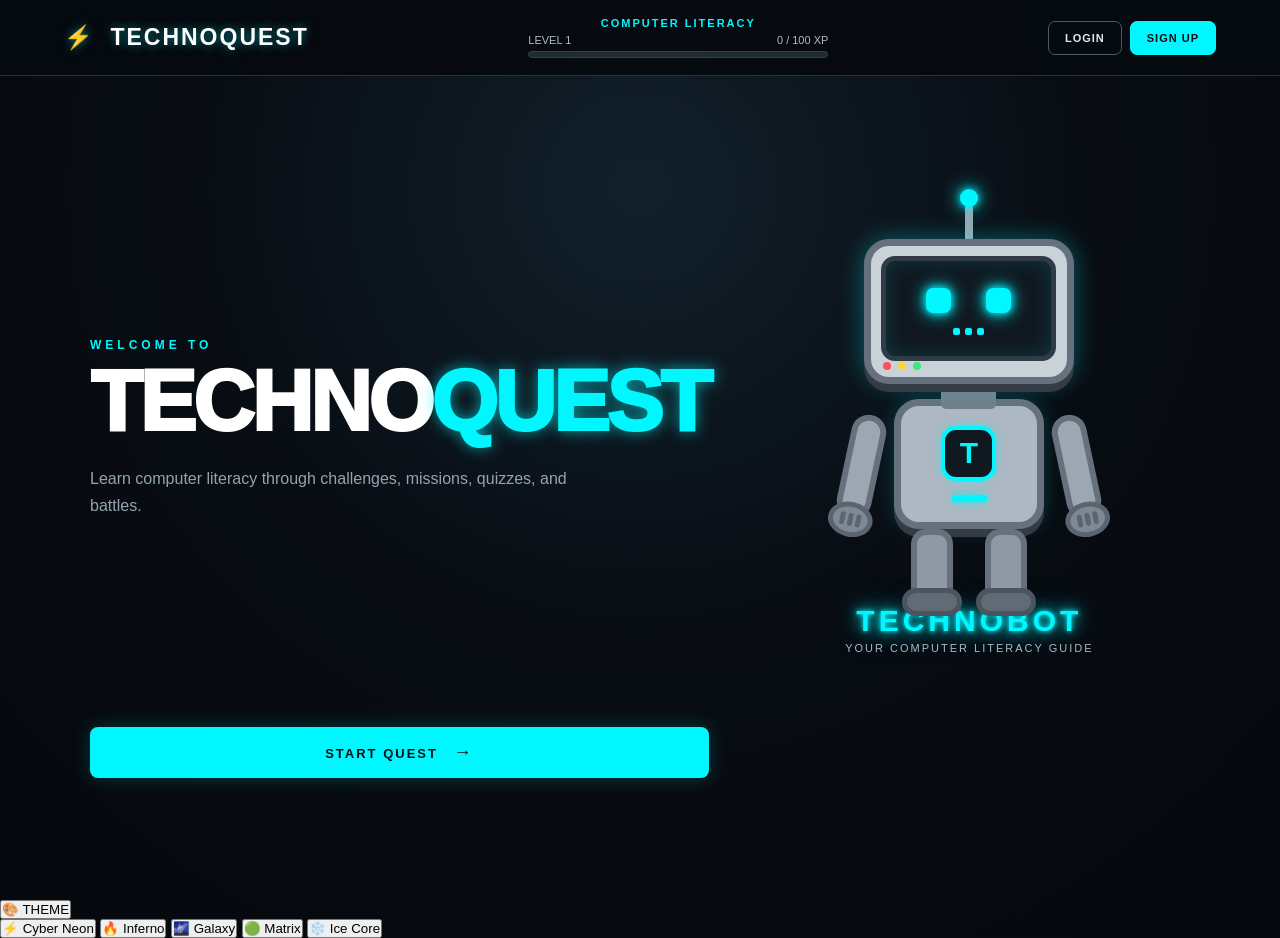
==== commit 2c373680: "Update index.html" ====
--- a/index.html
+++ b/index.html
@@ -5,6 +5,7 @@
     <meta name="viewport" content="width=device-width, initial-scale=1.0">
 
     <title>TechnoQuest</title>
+
     <link rel="stylesheet" href="style.css">
 </head>
 
@@ -1141,6 +1142,59 @@
 
 </script>
 
+<!-- =====================================================
+     SOUND EFFECTS
+===================================================== -->
+
+<audio id="clickSound" src="sounds/click.mp3"></audio>
+<audio id="correctSound" src="sounds/correct.mp3"></audio>
+<audio id="wrongSound" src="sounds/wrong.mp3"></audio>
+<audio id="damageSound" src="sounds/damage.mp3"></audio>
+<audio id="successSound" src="sounds/success.mp3"></audio>
+<audio id="failedSound" src="sounds/failed.mp3"></audio>
+<audio id="levelSound" src="sounds/levelup.mp3"></audio>
+<audio id="loginSound" src="sounds/login.mp3"></audio>
+
+
+<!-- =====================================================
+     THEME SELECTOR
+===================================================== -->
+
+<div class="theme-panel">
+
+    <button class="theme-button"
+            onclick="toggleThemes()">
+
+        🎨 THEME
+
+    </button>
+
+    <div id="themeMenu"
+         class="theme-menu">
+
+        <button onclick="setTheme('cyber')">
+            ⚡ Cyber Neon
+        </button>
+
+        <button onclick="setTheme('inferno')">
+            🔥 Inferno
+        </button>
+
+        <button onclick="setTheme('galaxy')">
+            🌌 Galaxy
+        </button>
+
+        <button onclick="setTheme('matrix')">
+            🟢 Matrix
+        </button>
+
+        <button onclick="setTheme('ice')">
+            ❄️ Ice Core
+        </button>
+
+    </div>
+
+</div>
 
 <!-- YOUR GAME JAVASCRIPT -->
 
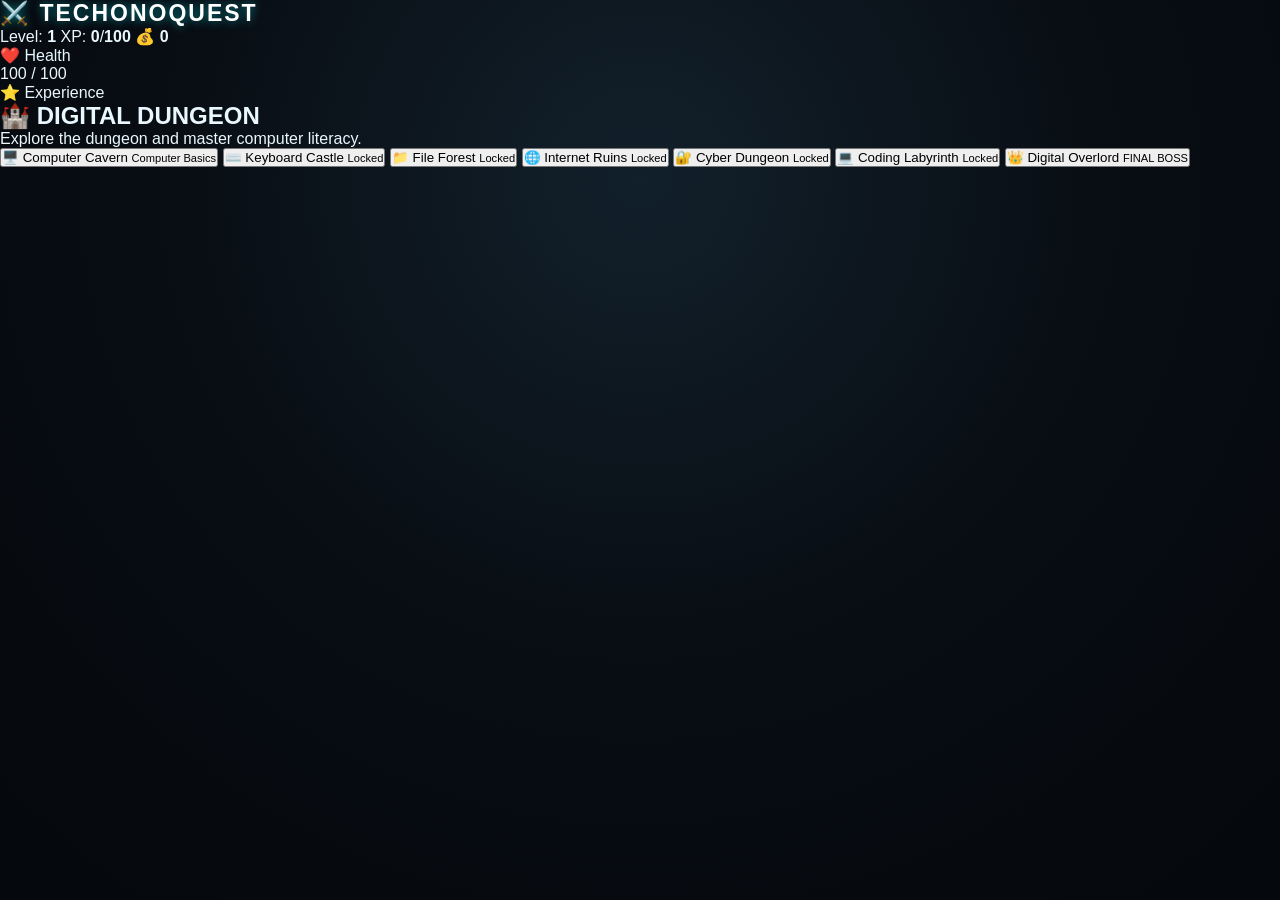
==== commit 51bea08a: "Update index.html" ====
--- a/index.html
+++ b/index.html
@@ -3,554 +3,130 @@
 <head>
     <meta charset="UTF-8">
     <meta name="viewport" content="width=device-width, initial-scale=1.0">
-
-    <title>TechnoQuest</title>
-
+    <title>TechnoQuest - Digital Dungeon</title>
     <link rel="stylesheet" href="style.css">
 </head>
 
 <body>
 
-<!-- =====================================================
-     HEADER
-===================================================== -->
+<header>
+    <div class="logo">⚔️ TECHONOQUEST</div>
 
-<header class="topbar">
+    <div class="player-info">
+        <span>Level: <b id="level">1</b></span>
+        <span>XP: <b id="xp">0</b>/<b id="xpNeeded">100</b></span>
+        <span>💰 <b id="coins">0</b></span>
+    </div>
+</header>
 
-    <div class="logo">
-        <span class="logo-icon">⚡</span>
-        TECHNOQUEST
-    </div>
+<main>
 
-    <div class="header-center">
-        <span class="computer-label">COMPUTER LITERACY</span>
-
-        <div class="level-info">
-            <span id="levelText">LEVEL 1</span>
-            <span id="xpText">0 / 100 XP</span>
+    <!-- PLAYER STATS -->
+    <section class="stats">
+        <div class="stat-box">
+            ❤️ Health
+            <div class="health-bar">
+                <div id="healthBar"></div>
+            </div>
+            <span id="healthText">100 / 100</span>
         </div>
 
-        <div class="xp-container">
-            <div id="xpBar" class="xp-bar"></div>
+        <div class="stat-box">
+            ⭐ Experience
+            <div class="xp-bar">
+                <div id="xpBar"></div>
+            </div>
         </div>
-    </div>
+    </section>
 
 
-    <!-- LOGIN AREA -->
+    <!-- DUNGEON -->
+    <section class="dungeon">
 
-    <div class="account-area">
+        <h1>🏰 DIGITAL DUNGEON</h1>
+        <p class="subtitle">Explore the dungeon and master computer literacy.</p>
 
-        <button class="login-button" onclick="openAuth('login')">
-            LOGIN
-        </button>
+        <div class="map">
 
-        <button class="signup-button" onclick="openAuth('signup')">
-            SIGN UP
-        </button>
+            <button class="room unlocked" data-room="computer">
+                <span class="room-icon">🖥️</span>
+                <span>Computer Cavern</span>
+                <small>Computer Basics</small>
+            </button>
 
-    </div>
+            <button class="room locked" data-room="keyboard">
+                <span class="room-icon">⌨️</span>
+                <span>Keyboard Castle</span>
+                <small>Locked</small>
+            </button>
 
-</header>
+            <button class="room locked" data-room="files">
+                <span class="room-icon">📁</span>
+                <span>File Forest</span>
+                <small>Locked</small>
+            </button>
+
+            <button class="room locked" data-room="internet">
+                <span class="room-icon">🌐</span>
+                <span>Internet Ruins</span>
+                <small>Locked</small>
+            </button>
+
+            <button class="room locked" data-room="security">
+                <span class="room-icon">🔐</span>
+                <span>Cyber Dungeon</span>
+                <small>Locked</small>
+            </button>
+
+            <button class="room locked" data-room="coding">
+                <span class="room-icon">💻</span>
+                <span>Coding Labyrinth</span>
+                <small>Locked</small>
+            </button>
+
+            <button class="room locked boss-room" data-room="boss">
+                <span class="room-icon">👑</span>
+                <span>Digital Overlord</span>
+                <small>FINAL BOSS</small>
+            </button>
+
+        </div>
+    </section>
 
 
-<!-- =====================================================
-     HOME SCREEN
-===================================================== -->
+    <!-- QUESTION MODAL -->
+    <div id="questionModal" class="modal hidden">
 
-<section id="homeScreen" class="screen active">
+        <div class="modal-content">
 
-    <div class="home-content">
+            <button id="closeQuestion" class="close">✕</button>
 
-        <div class="home-text">
+            <div id="enemyArea">
+                <div id="enemyIcon">👾</div>
+                <h2 id="enemyName">Digital Enemy</h2>
 
-            <p class="small-title">
-                WELCOME TO
-            </p>
-
-            <h1>
-                TECHNO<span>QUEST</span>
-            </h1>
-
-            <p class="home-description">
-                Learn computer literacy through challenges,
-                missions, quizzes, and battles.
-            </p>
-
-        </div>
-
-
-        <!-- =================================================
-             TECHNOBOT
-        ================================================== -->
-
-        <div class="technobot-container">
-
-            <div class="technobot">
-
-                <!-- Antenna -->
-
-                <div class="robot-antenna">
-                    <div class="antenna-light"></div>
+                <div class="enemy-health">
+                    <div id="enemyHealthBar"></div>
                 </div>
 
-
-                <!-- Head -->
-
-                <div class="robot-head">
-
-                    <div class="robot-screen">
-
-                        <div class="robot-eyes">
-
-                            <div class="robot-eye"></div>
-
-                            <div class="robot-eye"></div>
-
-                        </div>
-
-
-                        <div class="robot-mouth">
-
-                            <span></span>
-                            <span></span>
-                            <span></span>
-
-                        </div>
-
-                    </div>
-
-
-                    <div class="head-button red"></div>
-                    <div class="head-button yellow"></div>
-                    <div class="head-button green"></div>
-
-                </div>
-
-
-                <!-- Neck -->
-
-                <div class="robot-neck"></div>
-
-
-                <!-- Body -->
-
-                <div class="robot-body">
-
-                    <div class="robot-logo">
-                        T
-                    </div>
-
-                    <div class="robot-chest-light"></div>
-
-                </div>
-
-
-                <!-- Left Arm -->
-
-                <div class="robot-arm left-arm">
-
-                    <div class="robot-hand">
-
-                        <div></div>
-                        <div></div>
-                        <div></div>
-
-                    </div>
-
-                </div>
-
-
-                <!-- Right Arm -->
-
-                <div class="robot-arm right-arm">
-
-                    <div class="robot-hand">
-
-                        <div></div>
-                        <div></div>
-                        <div></div>
-
-                    </div>
-
-                </div>
-
-
-                <!-- Legs -->
-
-                <div class="robot-leg left-leg">
-
-                    <div class="robot-foot"></div>
-
-                </div>
-
-
-                <div class="robot-leg right-leg">
-
-                    <div class="robot-foot"></div>
-
-                </div>
-
+                <p id="enemyHealthText">50 / 50 HP</p>
             </div>
 
+            <div class="question-area">
 
-            <div class="technobot-name">
-                TECHNOBOT
-            </div>
+                <p id="questionNumber">Question 1</p>
 
-            <div class="technobot-title">
-                YOUR COMPUTER LITERACY GUIDE
-            </div>
+                <h2 id="questionText">
+                    Question goes here
+                </h2>
 
-        </div>
+                <div id="answers"></div>
 
+                <p id="feedback"></p>
 
-        <!-- Start Button -->
-
-        <button class="start-button"
-                onclick="showScreen('modeScreen')">
-
-            START QUEST
-
-            <span>→</span>
-
-        </button>
-
-    </div>
-
-</section>
-
-
-
-<!-- =====================================================
-     GAME MODE SCREEN
-===================================================== -->
-
-<section id="modeScreen" class="screen">
-
-    <div class="section-header">
-
-        <p class="small-title">
-            CHOOSE YOUR MISSION
-        </p>
-
-        <h2>
-            GAME MODES
-        </h2>
-
-        <p>
-            Select a Computer Literacy challenge.
-        </p>
-
-    </div>
-
-
-    <div class="mode-grid">
-
-
-        <!-- BOSS -->
-
-        <button class="mode-card"
-                onclick="selectMode('boss')">
-
-            <div class="mode-icon boss-icon">
-                ⚔
-            </div>
-
-            <h3>BOSS BATTLE</h3>
-
-            <p>
-                Answer questions and damage the
-                computer boss.
-            </p>
-
-            <span class="mode-tag">
-                BATTLE
-            </span>
-
-        </button>
-
-
-        <!-- SPEED -->
-
-        <button class="mode-card"
-                onclick="selectMode('speed')">
-
-            <div class="mode-icon speed-icon">
-                ⚡
-            </div>
-
-            <h3>SPEED TYPE</h3>
-
-            <p>
-                Answer computer questions
-                before time runs out.
-            </p>
-
-            <span class="mode-tag">
-                TIME
-            </span>
-
-        </button>
-
-
-        <!-- TECH FIXER -->
-
-        <button class="mode-card"
-                onclick="selectMode('fixer')">
-
-            <div class="mode-icon fixer-icon">
-                🔧
-            </div>
-
-            <h3>TECH FIXER</h3>
-
-            <p>
-                Solve computer problems and
-                troubleshoot devices.
-            </p>
-
-            <span class="mode-tag">
-                FIX
-            </span>
-
-        </button>
-
-
-        <!-- COMPUTER CHALLENGE -->
-
-        <button class="mode-card"
-                onclick="selectMode('challenge')">
-
-            <div class="mode-icon challenge-icon">
-                🧠
-            </div>
-
-            <h3>COMPUTER CHALLENGE</h3>
-
-            <p>
-                Test your overall computer
-                literacy knowledge.
-            </p>
-
-            <span class="mode-tag">
-                QUIZ
-            </span>
-
-        </button>
-
-
-        <!-- FILE MASTER -->
-
-        <button class="mode-card"
-                onclick="selectMode('file')">
-
-            <div class="mode-icon file-icon">
-                📁
-            </div>
-
-            <h3>FILE MASTER</h3>
-
-            <p>
-                Master file types, extensions,
-                and digital organization.
-            </p>
-
-            <span class="mode-tag">
-                FILES
-            </span>
-
-        </button>
-
-
-        <!-- CYBER DEFENDER -->
-
-        <button class="mode-card"
-                onclick="selectMode('cyber')">
-
-            <div class="mode-icon cyber-icon">
-                🛡
-            </div>
-
-            <h3>CYBER DEFENDER</h3>
-
-            <p>
-                Protect yourself from
-                cyber threats and scams.
-            </p>
-
-            <span class="mode-tag">
-                SECURITY
-            </span>
-
-        </button>
-
-    </div>
-
-
-    <button class="back-button"
-            onclick="showScreen('homeScreen')">
-
-        ← BACK
-
-    </button>
-
-</section>
-
-
-
-<!-- =====================================================
-     DIFFICULTY SCREEN
-===================================================== -->
-
-<section id="difficultyScreen" class="screen">
-
-    <div class="section-header">
-
-        <p class="small-title">
-            SELECT DIFFICULTY
-        </p>
-
-        <h2>
-            HOW HARD IS YOUR QUEST?
-        </h2>
-
-    </div>
-
-
-    <div class="difficulty-grid">
-
-
-        <button class="difficulty-card easy"
-                onclick="selectDifficulty('easy')">
-
-            <div class="difficulty-icon">
-                🌱
-            </div>
-
-            <h3>EASY</h3>
-
-            <p>
-                100 HP
-            </p>
-
-            <span>
-                Beginner
-            </span>
-
-        </button>
-
-
-        <button class="difficulty-card medium"
-                onclick="selectDifficulty('medium')">
-
-            <div class="difficulty-icon">
-                ⚡
-            </div>
-
-            <h3>MEDIUM</h3>
-
-            <p>
-                200 HP
-            </p>
-
-            <span>
-                Intermediate
-            </span>
-
-        </button>
-
-
-        <button class="difficulty-card hard"
-                onclick="selectDifficulty('hard')">
-
-            <div class="difficulty-icon">
-                ☠
-            </div>
-
-            <h3>HARD</h3>
-
-            <p>
-                300 HP
-            </p>
-
-            <span>
-                Expert
-            </span>
-
-        </button>
-
-    </div>
-
-
-    <button class="back-button"
-            onclick="showScreen('modeScreen')">
-
-        ← BACK
-
-    </button>
-
-</section>
-
-
-
-<!-- =====================================================
-     GAME SCREEN
-===================================================== -->
-
-<section id="gameScreen" class="screen">
-
-    <div class="game-top">
-
-        <div class="game-stat">
-
-            <span id="timer">
-                TIME: 60
-            </span>
-
-        </div>
-
-        <div class="game-stat">
-
-            <span id="questionCounter">
-                QUESTION
-            </span>
-
-        </div>
-
-    </div>
-
-
-    <!-- BOSS -->
-
-    <div class="boss-area">
-
-        <div class="boss-label">
-            COMPUTER BOSS
-        </div>
-
-        <div class="boss-character">
-            🤖
-        </div>
-
-        <div class="boss-hp-container">
-
-            <div class="boss-hp-label">
-
-                <span>
-                    BOSS HP
-                </span>
-
-                <span id="bossHPText">
-                    100 / 100 HP
-                </span>
-
-            </div>
-
-            <div class="boss-hp-background">
-
-                <div id="bossHP"
-                     class="boss-hp-bar">
-                </div>
+                <button id="nextQuestion" class="next-btn">
+                    Next Question
+                </button>
 
             </div>
 
@@ -559,646 +135,16 @@
     </div>
 
 
-    <!-- QUESTION -->
-
-    <div class="question-card">
-
-        <div class="question-label">
-            COMPUTER LITERACY
-        </div>
-
-        <h2 id="question">
-            Loading question...
-        </h2>
-
+    <!-- MESSAGE -->
+    <div id="messageBox" class="message hidden">
+        <h2 id="messageTitle">Mission Complete!</h2>
+        <p id="messageText"></p>
+        <button id="messageButton">Continue</button>
     </div>
 
+</main>
 
-    <!-- ANSWERS -->
-
-    <div id="answers"
-         class="answers-container">
-
-    </div>
-
-
-    <!-- FEEDBACK -->
-
-    <div id="resultMessage"
-         class="result-message">
-
-    </div>
-
-</section>
-
-
-
-<!-- =====================================================
-     SUCCESS SCREEN
-===================================================== -->
-
-<section id="successScreen"
-         class="screen result-screen">
-
-    <div class="result-box success-box">
-
-        <div class="result-icon">
-            🏆
-        </div>
-
-        <p class="small-title">
-            MISSION COMPLETE
-        </p>
-
-        <h1>
-            MISSION SUCCESSFUL!
-        </h1>
-
-        <p>
-            You completed the Computer Literacy quest.
-        </p>
-
-        <h2 id="finalScore">
-            SCORE: 0
-        </h2>
-
-
-        <div class="result-buttons">
-
-            <button class="start-button"
-                    onclick="retryGame()">
-
-                PLAY AGAIN
-
-            </button>
-
-            <button class="back-button"
-                    onclick="goHome()">
-
-                HOME
-
-            </button>
-
-        </div>
-
-    </div>
-
-</section>
-
-
-
-<!-- =====================================================
-     FAILED SCREEN
-===================================================== -->
-
-<section id="failedScreen"
-         class="screen result-screen">
-
-    <div class="result-box failed-box">
-
-        <div class="result-icon">
-            💻
-        </div>
-
-        <p class="small-title">
-            QUEST FAILED
-        </p>
-
-        <h1>
-            MISSION FAILED
-        </h1>
-
-        <p>
-            Don't give up. Try the quest again!
-        </p>
-
-        <h2 id="failedScore">
-            SCORE: 0
-        </h2>
-
-
-        <div class="result-buttons">
-
-            <button class="start-button"
-                    onclick="retryGame()">
-
-                RETRY
-
-            </button>
-
-            <button class="back-button"
-                    onclick="goHome()">
-
-                HOME
-
-            </button>
-
-        </div>
-
-    </div>
-
-</section>
-
-
-
-<!-- =====================================================
-     LEVEL UP POPUP
-===================================================== -->
-
-<div id="levelUpPopup"
-     class="level-up-popup">
-
-    <div>
-        ⭐ LEVEL UP! ⭐
-    </div>
-
-    <span>
-        You reached a new level!
-    </span>
-
-</div>
-
-
-
-<!-- =====================================================
-     LOGIN / SIGN UP MODAL
-===================================================== -->
-
-<div id="authModal"
-     class="auth-modal">
-
-    <div class="auth-box">
-
-
-        <button class="close-auth"
-                onclick="closeAuth()">
-
-            ×
-
-        </button>
-
-
-        <div class="auth-logo">
-            ⚡
-        </div>
-
-
-        <h2 id="authTitle">
-            WELCOME BACK
-        </h2>
-
-        <p id="authSubtitle">
-            Login to continue your TechnoQuest.
-        </p>
-
-
-        <!-- LOGIN -->
-
-        <form id="loginForm"
-              onsubmit="loginUser(event)">
-
-            <div class="input-group">
-
-                <label>
-                    USERNAME
-                </label>
-
-                <input id="loginUsername"
-                       type="text"
-                       placeholder="Enter username"
-                       required>
-
-            </div>
-
-
-            <div class="input-group">
-
-                <label>
-                    PASSWORD
-                </label>
-
-                <input id="loginPassword"
-                       type="password"
-                       placeholder="Enter password"
-                       required>
-
-            </div>
-
-
-            <button class="auth-submit"
-                    type="submit">
-
-                LOGIN
-
-            </button>
-
-        </form>
-
-
-        <!-- SIGN UP -->
-
-        <form id="signupForm"
-              class="hidden"
-              onsubmit="signupUser(event)">
-
-            <div class="input-group">
-
-                <label>
-                    USERNAME
-                </label>
-
-                <input id="signupUsername"
-                       type="text"
-                       placeholder="Create username"
-                       required>
-
-            </div>
-
-
-            <div class="input-group">
-
-                <label>
-                    PASSWORD
-                </label>
-
-                <input id="signupPassword"
-                       type="password"
-                       placeholder="Create password"
-                       required>
-
-            </div>
-
-
-            <div class="input-group">
-
-                <label>
-                    CONFIRM PASSWORD
-                </label>
-
-                <input id="signupConfirm"
-                       type="password"
-                       placeholder="Confirm password"
-                       required>
-
-            </div>
-
-
-            <button class="auth-submit"
-                    type="submit">
-
-                CREATE ACCOUNT
-
-            </button>
-
-        </form>
-
-
-        <div id="authMessage"
-             class="auth-message">
-
-        </div>
-
-
-        <div class="auth-switch">
-
-            <span id="switchText">
-                Don't have an account?
-            </span>
-
-            <button onclick="switchAuth()"
-                    id="switchButton">
-
-                SIGN UP
-
-            </button>
-
-        </div>
-
-    </div>
-
-</div>
-
-
-
-<!-- =====================================================
-     AUTH JAVASCRIPT
-===================================================== -->
-
-<script>
-
-let authMode = "login";
-
-
-function openAuth(mode) {
-
-    authMode = mode;
-
-    document
-        .getElementById("authModal")
-        .classList.add("show");
-
-    updateAuthMode();
-
-}
-
-
-function closeAuth() {
-
-    document
-        .getElementById("authModal")
-        .classList.remove("show");
-
-}
-
-
-function switchAuth() {
-
-    if (authMode === "login") {
-
-        authMode = "signup";
-
-    } else {
-
-        authMode = "login";
-
-    }
-
-    updateAuthMode();
-
-}
-
-
-function updateAuthMode() {
-
-    const loginForm =
-        document.getElementById("loginForm");
-
-    const signupForm =
-        document.getElementById("signupForm");
-
-    const title =
-        document.getElementById("authTitle");
-
-    const subtitle =
-        document.getElementById("authSubtitle");
-
-    const switchText =
-        document.getElementById("switchText");
-
-    const switchButton =
-        document.getElementById("switchButton");
-
-
-    document.getElementById("authMessage").textContent = "";
-
-
-    if (authMode === "login") {
-
-        loginForm.classList.remove("hidden");
-
-        signupForm.classList.add("hidden");
-
-        title.textContent =
-            "WELCOME BACK";
-
-        subtitle.textContent =
-            "Login to continue your TechnoQuest.";
-
-        switchText.textContent =
-            "Don't have an account?";
-
-        switchButton.textContent =
-            "SIGN UP";
-
-    } else {
-
-        loginForm.classList.add("hidden");
-
-        signupForm.classList.remove("hidden");
-
-        title.textContent =
-            "CREATE ACCOUNT";
-
-        subtitle.textContent =
-            "Join TechnoQuest and start your journey.";
-
-        switchText.textContent =
-            "Already have an account?";
-
-        switchButton.textContent =
-            "LOGIN";
-
-    }
-
-}
-
-
-function signupUser(event) {
-
-    event.preventDefault();
-
-
-    const username =
-        document
-        .getElementById("signupUsername")
-        .value
-        .trim();
-
-    const password =
-        document
-        .getElementById("signupPassword")
-        .value;
-
-    const confirm =
-        document
-        .getElementById("signupConfirm")
-        .value;
-
-
-    const message =
-        document.getElementById("authMessage");
-
-
-    if (password !== confirm) {
-
-        message.textContent =
-            "Passwords do not match.";
-
-        message.className =
-            "auth-message error";
-
-        return;
-    }
-
-
-    localStorage.setItem(
-        "technoquestUser",
-        username
-    );
-
-    localStorage.setItem(
-        "technoquestPassword",
-        password
-    );
-
-
-    message.textContent =
-        "Account created! You can now login.";
-
-    message.className =
-        "auth-message success";
-
-
-    setTimeout(() => {
-
-        authMode = "login";
-
-        updateAuthMode();
-
-        document.getElementById("loginUsername").value =
-            username;
-
-    }, 1000);
-
-}
-
-
-function loginUser(event) {
-
-    event.preventDefault();
-
-
-    const username =
-        document
-        .getElementById("loginUsername")
-        .value
-        .trim();
-
-    const password =
-        document
-        .getElementById("loginPassword")
-        .value;
-
-
-    const savedUsername =
-        localStorage.getItem(
-            "technoquestUser"
-        );
-
-    const savedPassword =
-        localStorage.getItem(
-            "technoquestPassword"
-        );
-
-
-    const message =
-        document.getElementById("authMessage");
-
-
-    if (
-        username === savedUsername &&
-        password === savedPassword
-    ) {
-
-        message.textContent =
-            "Login successful! Welcome to TechnoQuest.";
-
-        message.className =
-            "auth-message success";
-
-
-        setTimeout(() => {
-
-            closeAuth();
-
-        }, 1000);
-
-    } else {
-
-        message.textContent =
-            "Incorrect username or password.";
-
-        message.className =
-            "auth-message error";
-
-    }
-
-}
-
-
-// Close modal when clicking outside
-
-document
-    .getElementById("authModal")
-    .addEventListener("click", function(event) {
-
-        if (event.target === this) {
-
-            closeAuth();
-
-        }
-
-    });
-
-</script>
-
-<!-- =====================================================
-     SOUND EFFECTS
-===================================================== -->
-
-<audio id="clickSound" src="sounds/click.mp3"></audio>
-<audio id="correctSound" src="sounds/correct.mp3"></audio>
-<audio id="wrongSound" src="sounds/wrong.mp3"></audio>
-<audio id="damageSound" src="sounds/damage.mp3"></audio>
-<audio id="successSound" src="sounds/success.mp3"></audio>
-<audio id="failedSound" src="sounds/failed.mp3"></audio>
-<audio id="levelSound" src="sounds/levelup.mp3"></audio>
-<audio id="loginSound" src="sounds/login.mp3"></audio>
-
-
-<!-- =====================================================
-     THEME SELECTOR
-===================================================== -->
-
-<div class="theme-panel">
-
-    <button class="theme-button"
-            onclick="toggleThemes()">
-
-        🎨 THEME
-
-    </button>
-
-    <div id="themeMenu"
-         class="theme-menu">
-
-        <button onclick="setTheme('cyber')">
-            ⚡ Cyber Neon
-        </button>
-
-        <button onclick="setTheme('inferno')">
-            🔥 Inferno
-        </button>
-
-        <button onclick="setTheme('galaxy')">
-            🌌 Galaxy
-        </button>
-
-        <button onclick="setTheme('matrix')">
-            🟢 Matrix
-        </button>
-
-        <button onclick="setTheme('ice')">
-            ❄️ Ice Core
-        </button>
-
-    </div>
-
-</div>
-
-<!-- YOUR GAME JAVASCRIPT -->
-
-<script src="script.js?v=2"></script>
+<script src="script.js"></script>
 
 </body>
 </html>
--- a/style.css
+++ b/style.css
@@ -1969,3 +1969,329 @@
     }
 
 }
+
+/* =====================================================
+   THEME SELECTOR
+===================================================== */
+
+.theme-panel {
+    position: fixed;
+
+    right: 20px;
+
+    bottom: 20px;
+
+    z-index: 900;
+}
+
+
+.theme-button {
+    padding: 11px 16px;
+
+    border-radius: 8px;
+
+    border: 1px solid #00f7ff;
+
+    background: #101820;
+
+    color: #00f7ff;
+
+    font-size: 11px;
+
+    font-weight: bold;
+
+    letter-spacing: 1px;
+
+    cursor: pointer;
+
+    box-shadow:
+        0 0 12px rgba(0, 247, 255, 0.15);
+
+    transition: 0.2s;
+}
+
+
+.theme-button:hover {
+    transform: translateY(-2px);
+
+    box-shadow:
+        0 0 20px rgba(0, 247, 255, 0.4);
+}
+
+
+.theme-menu {
+    position: absolute;
+
+    right: 0;
+
+    bottom: 50px;
+
+    width: 170px;
+
+    padding: 8px;
+
+    background: #0b1117;
+
+    border: 1px solid #33434f;
+
+    border-radius: 10px;
+
+    display: none;
+
+    box-shadow:
+        0 10px 30px rgba(0, 0, 0, 0.5);
+}
+
+
+.theme-menu.show {
+    display: block;
+}
+
+
+.theme-menu button {
+    width: 100%;
+
+    padding: 11px;
+
+    margin-bottom: 4px;
+
+    background: transparent;
+
+    border: none;
+
+    border-radius: 6px;
+
+    color: #dce8ee;
+
+    text-align: left;
+
+    cursor: pointer;
+
+    font-size: 11px;
+}
+
+
+.theme-menu button:hover {
+    background: rgba(0, 247, 255, 0.1);
+
+    color: #00f7ff;
+}
+
+
+/* =====================================================
+   THEME VARIABLES
+===================================================== */
+
+:root {
+    --main-color: #00f7ff;
+    --main-glow: rgba(0, 247, 255, 0.5);
+    --accent-color: #00a8b5;
+    --danger-color: #ff4d5a;
+}
+
+
+/* =====================================================
+   CYBER NEON
+===================================================== */
+
+body.theme-cyber {
+    --main-color: #00f7ff;
+    --main-glow: rgba(0, 247, 255, 0.5);
+    --accent-color: #00a8b5;
+
+    background:
+        radial-gradient(
+            circle at 50% 20%,
+            #12202b,
+            #080d13 50%,
+            #05080c
+        );
+}
+
+
+/* =====================================================
+   INFERNO
+===================================================== */
+
+body.theme-inferno {
+    --main-color: #ff6b35;
+    --main-glow: rgba(255, 107, 53, 0.5);
+    --accent-color: #ff2d00;
+
+    background:
+        radial-gradient(
+            circle at 50% 20%,
+            #32160e,
+            #130806 50%,
+            #050303
+        );
+}
+
+
+body.theme-inferno .robot-eye,
+body.theme-inferno .antenna-light,
+body.theme-inferno .robot-chest-light {
+    background: #ff6b35;
+
+    box-shadow:
+        0 0 10px #ff6b35,
+        0 0 20px #ff6b35;
+}
+
+
+body.theme-inferno .robot-logo {
+    border-color: #ff6b35;
+
+    color: #ff6b35;
+}
+
+
+/* =====================================================
+   GALAXY
+===================================================== */
+
+body.theme-galaxy {
+    --main-color: #c77dff;
+    --main-glow: rgba(199, 125, 255, 0.5);
+    --accent-color: #7b2cbf;
+
+    background:
+        radial-gradient(
+            circle at 50% 20%,
+            #24103c,
+            #0d0717 50%,
+            #050308
+        );
+}
+
+
+body.theme-galaxy .robot-eye,
+body.theme-galaxy .antenna-light,
+body.theme-galaxy .robot-chest-light {
+    background: #c77dff;
+
+    box-shadow:
+        0 0 10px #c77dff,
+        0 0 20px #c77dff;
+}
+
+
+body.theme-galaxy .robot-logo {
+    border-color: #c77dff;
+
+    color: #c77dff;
+}
+
+
+/* =====================================================
+   MATRIX
+===================================================== */
+
+body.theme-matrix {
+    --main-color: #39ff14;
+    --main-glow: rgba(57, 255, 20, 0.5);
+    --accent-color: #00a800;
+
+    background:
+        radial-gradient(
+            circle at 50% 20%,
+            #0c2410,
+            #061007 50%,
+            #020603
+        );
+}
+
+
+body.theme-matrix .robot-eye,
+body.theme-matrix .antenna-light,
+body.theme-matrix .robot-chest-light {
+    background: #39ff14;
+
+    box-shadow:
+        0 0 10px #39ff14,
+        0 0 20px #39ff14;
+}
+
+
+body.theme-matrix .robot-logo {
+    border-color: #39ff14;
+
+    color: #39ff14;
+}
+
+
+/* =====================================================
+   ICE CORE
+===================================================== */
+
+body.theme-ice {
+    --main-color: #9be7ff;
+    --main-glow: rgba(155, 231, 255, 0.5);
+    --accent-color: #4cc9f0;
+
+    background:
+        radial-gradient(
+            circle at 50% 20%,
+            #102c3a,
+            #07131a 50%,
+            #03070a
+        );
+}
+
+
+body.theme-ice .robot-eye,
+body.theme-ice .antenna-light,
+body.theme-ice .robot-chest-light {
+    background: #9be7ff;
+
+    box-shadow:
+        0 0 10px #9be7ff,
+        0 0 20px #9be7ff;
+}
+
+
+body.theme-ice .robot-logo {
+    border-color: #9be7ff;
+
+    color: #9be7ff;
+}
+
+
+/* =====================================================
+   USE THEME COLOR THROUGHOUT GAME
+===================================================== */
+
+body.theme-inferno .small-title,
+body.theme-inferno .computer-label,
+body.theme-inferno .technobot-name,
+body.theme-inferno .mode-tag,
+body.theme-inferno .question-label {
+    color: var(--main-color);
+}
+
+
+body.theme-galaxy .small-title,
+body.theme-galaxy .computer-label,
+body.theme-galaxy .technobot-name,
+body.theme-galaxy .mode-tag,
+body.theme-galaxy .question-label {
+    color: var(--main-color);
+}
+
+
+body.theme-matrix .small-title,
+body.theme-matrix .computer-label,
+body.theme-matrix .technobot-name,
+body.theme-matrix .mode-tag,
+body.theme-matrix .question-label {
+    color: var(--main-color);
+}
+
+
+body.theme-ice .small-title,
+body.theme-ice .computer-label,
+body.theme-ice .technobot-name,
+body.theme-ice .mode-tag,
+body.theme-ice .question-label {
+    color: var(--main-color);
+}
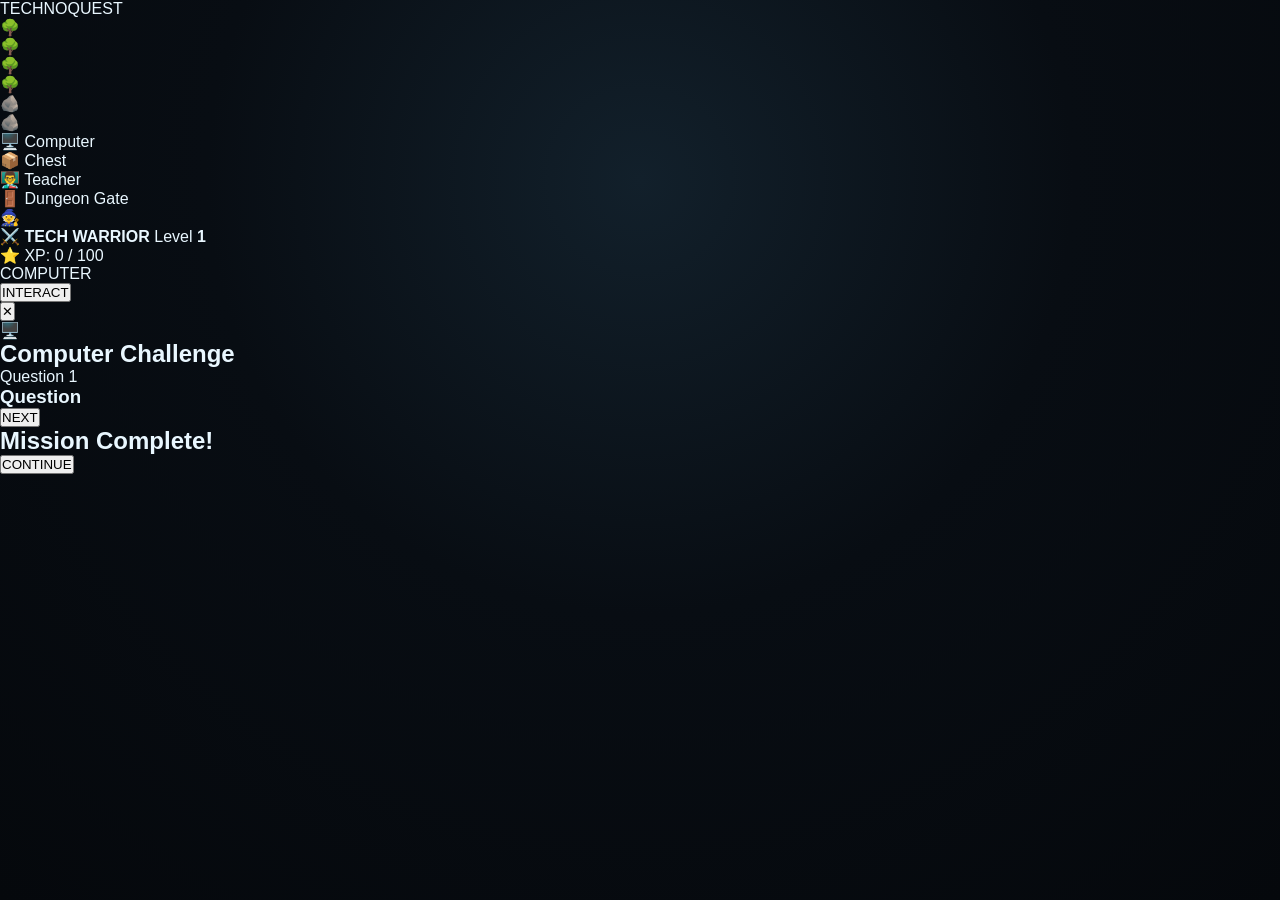
==== commit b89302f6: "Update index.html" ====
--- a/index.html
+++ b/index.html
@@ -2,133 +2,142 @@
 <html lang="en">
 <head>
     <meta charset="UTF-8">
-    <meta name="viewport" content="width=device-width, initial-scale=1.0">
-    <title>TechnoQuest - Digital Dungeon</title>
+    <meta name="viewport" content="width=device-width, initial-scale=1.0, maximum-scale=1.0, user-scalable=no">
+    <title>TechnoQuest</title>
     <link rel="stylesheet" href="style.css">
 </head>
 
 <body>
 
-<header>
-    <div class="logo">⚔️ TECHONOQUEST</div>
+<div id="game">
 
-    <div class="player-info">
-        <span>Level: <b id="level">1</b></span>
-        <span>XP: <b id="xp">0</b>/<b id="xpNeeded">100</b></span>
-        <span>💰 <b id="coins">0</b></span>
-    </div>
-</header>
+    <!-- GAME WORLD -->
+    <div id="world">
 
-<main>
+        <div class="title">TECHNOQUEST</div>
 
-    <!-- PLAYER STATS -->
-    <section class="stats">
-        <div class="stat-box">
-            ❤️ Health
-            <div class="health-bar">
-                <div id="healthBar"></div>
-            </div>
-            <span id="healthText">100 / 100</span>
+        <!-- DECORATIONS -->
+        <div class="tree" style="left:100px;top:100px;">🌳</div>
+        <div class="tree" style="left:650px;top:120px;">🌳</div>
+        <div class="tree" style="left:120px;top:600px;">🌳</div>
+        <div class="tree" style="left:800px;top:550px;">🌳</div>
+
+        <div class="rock" style="left:450px;top:100px;">🪨</div>
+        <div class="rock" style="left:300px;top:500px;">🪨</div>
+
+        <!-- INTERACTABLE OBJECTS -->
+
+        <div class="object computer"
+             data-name="Computer Terminal"
+             data-type="computer"
+             style="left:350px;top:220px;">
+            🖥️
+            <span>Computer</span>
         </div>
 
-        <div class="stat-box">
-            ⭐ Experience
+        <div class="object chest"
+             data-name="Mystery Chest"
+             data-type="chest"
+             style="left:700px;top:300px;">
+            📦
+            <span>Chest</span>
+        </div>
+
+        <div class="object npc"
+             data-name="Teacher"
+             data-type="npc"
+             style="left:180px;top:350px;">
+            👨‍🏫
+            <span>Teacher</span>
+        </div>
+
+        <div class="object door"
+             data-name="Dungeon Gate"
+             data-type="door"
+             style="left:500px;top:600px;">
+            🚪
+            <span>Dungeon Gate</span>
+        </div>
+
+        <!-- PLAYER -->
+        <div id="player">
+            🧙
+        </div>
+
+    </div>
+
+
+    <!-- TOP UI -->
+    <div id="topUI">
+
+        <div class="player-card">
+            <b>⚔️ TECH WARRIOR</b>
+            <span>Level <b id="level">1</b></span>
+        </div>
+
+        <div class="xp-card">
+            ⭐ XP:
+            <span id="xp">0</span> /
+            <span id="xpNeeded">100</span>
+
             <div class="xp-bar">
-                <div id="xpBar"></div>
+                <div id="xpFill"></div>
             </div>
         </div>
-    </section>
+
+    </div>
 
 
-    <!-- DUNGEON -->
-    <section class="dungeon">
+    <!-- INTERACTION -->
+    <div id="interaction">
+        <div id="interactionText">
+            COMPUTER
+        </div>
 
-        <h1>🏰 DIGITAL DUNGEON</h1>
-        <p class="subtitle">Explore the dungeon and master computer literacy.</p>
-
-        <div class="map">
-
-            <button class="room unlocked" data-room="computer">
-                <span class="room-icon">🖥️</span>
-                <span>Computer Cavern</span>
-                <small>Computer Basics</small>
-            </button>
-
-            <button class="room locked" data-room="keyboard">
-                <span class="room-icon">⌨️</span>
-                <span>Keyboard Castle</span>
-                <small>Locked</small>
-            </button>
-
-            <button class="room locked" data-room="files">
-                <span class="room-icon">📁</span>
-                <span>File Forest</span>
-                <small>Locked</small>
-            </button>
-
-            <button class="room locked" data-room="internet">
-                <span class="room-icon">🌐</span>
-                <span>Internet Ruins</span>
-                <small>Locked</small>
-            </button>
-
-            <button class="room locked" data-room="security">
-                <span class="room-icon">🔐</span>
-                <span>Cyber Dungeon</span>
-                <small>Locked</small>
-            </button>
-
-            <button class="room locked" data-room="coding">
-                <span class="room-icon">💻</span>
-                <span>Coding Labyrinth</span>
-                <small>Locked</small>
-            </button>
-
-            <button class="room locked boss-room" data-room="boss">
-                <span class="room-icon">👑</span>
-                <span>Digital Overlord</span>
-                <small>FINAL BOSS</small>
-            </button>
-
-        </div>
-    </section>
+        <button id="interactButton">
+            INTERACT
+        </button>
+    </div>
 
 
-    <!-- QUESTION MODAL -->
-    <div id="questionModal" class="modal hidden">
+    <!-- JOYSTICK -->
+    <div id="joystick">
 
-        <div class="modal-content">
+        <div id="joystickBase">
+            <div id="joystickStick"></div>
+        </div>
 
-            <button id="closeQuestion" class="close">✕</button>
+    </div>
 
-            <div id="enemyArea">
-                <div id="enemyIcon">👾</div>
-                <h2 id="enemyName">Digital Enemy</h2>
 
-                <div class="enemy-health">
-                    <div id="enemyHealthBar"></div>
-                </div>
+    <!-- QUESTION WINDOW -->
+    <div id="questionScreen">
 
-                <p id="enemyHealthText">50 / 50 HP</p>
-            </div>
+        <div class="question-box">
 
-            <div class="question-area">
+            <button id="closeQuestion">✕</button>
 
-                <p id="questionNumber">Question 1</p>
+            <div id="questionIcon">🖥️</div>
 
-                <h2 id="questionText">
-                    Question goes here
-                </h2>
+            <h2 id="questionTitle">
+                Computer Challenge
+            </h2>
 
-                <div id="answers"></div>
+            <p id="questionCounter">
+                Question 1
+            </p>
 
-                <p id="feedback"></p>
+            <h3 id="questionText">
+                Question
+            </h3>
 
-                <button id="nextQuestion" class="next-btn">
-                    Next Question
-                </button>
+            <div id="answers"></div>
 
-            </div>
+            <div id="feedback"></div>
+
+            <button id="nextButton">
+                NEXT
+            </button>
 
         </div>
 
@@ -136,13 +145,25 @@
 
 
     <!-- MESSAGE -->
-    <div id="messageBox" class="message hidden">
-        <h2 id="messageTitle">Mission Complete!</h2>
-        <p id="messageText"></p>
-        <button id="messageButton">Continue</button>
+    <div id="messageScreen">
+
+        <div class="message-box">
+
+            <h2 id="messageTitle">
+                Mission Complete!
+            </h2>
+
+            <p id="messageText"></p>
+
+            <button id="messageButton">
+                CONTINUE
+            </button>
+
+        </div>
+
     </div>
 
-</main>
+</div>
 
 <script src="script.js"></script>
 
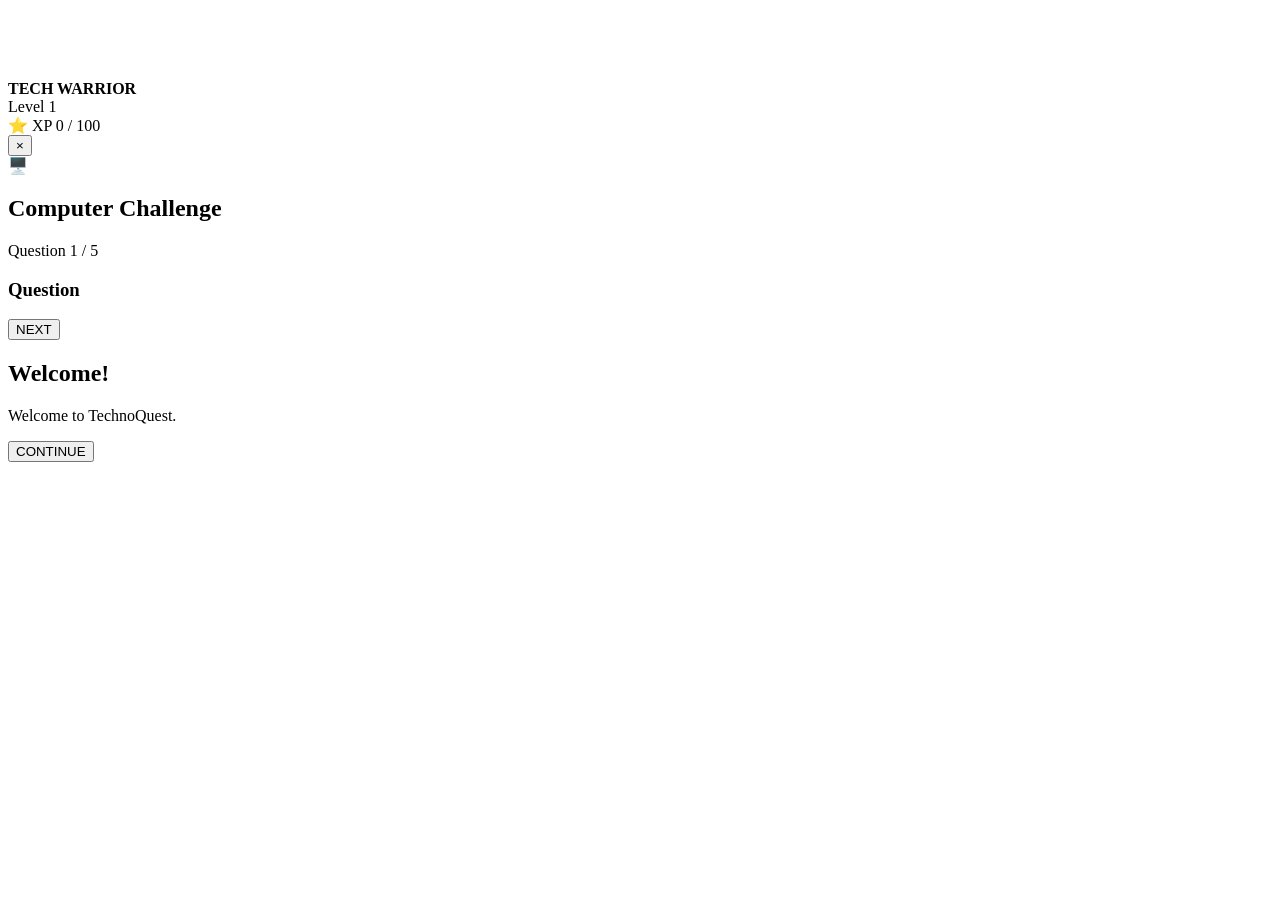
==== commit 8a35de77: "Update index.html" ====
--- a/index.html
+++ b/index.html
@@ -2,8 +2,11 @@
 <html lang="en">
 <head>
     <meta charset="UTF-8">
-    <meta name="viewport" content="width=device-width, initial-scale=1.0, maximum-scale=1.0, user-scalable=no">
+    <meta name="viewport"
+          content="width=device-width, initial-scale=1.0, maximum-scale=1.0, user-scalable=no">
+
     <title>TechnoQuest</title>
+
     <link rel="stylesheet" href="style.css">
 </head>
 
@@ -11,85 +14,208 @@
 
 <div id="game">
 
-    <!-- GAME WORLD -->
+    <!-- =========================
+         GAME WORLD
+    ========================== -->
+
     <div id="world">
 
-        <div class="title">TECHNOQUEST</div>
-
-        <!-- DECORATIONS -->
-        <div class="tree" style="left:100px;top:100px;">🌳</div>
-        <div class="tree" style="left:650px;top:120px;">🌳</div>
-        <div class="tree" style="left:120px;top:600px;">🌳</div>
-        <div class="tree" style="left:800px;top:550px;">🌳</div>
-
-        <div class="rock" style="left:450px;top:100px;">🪨</div>
-        <div class="rock" style="left:300px;top:500px;">🪨</div>
-
-        <!-- INTERACTABLE OBJECTS -->
+        <!-- Ground decorations -->
+
+        <div class="grass grass1"></div>
+        <div class="grass grass2"></div>
+        <div class="grass grass3"></div>
+        <div class="grass grass4"></div>
+
+        <!-- Paths -->
+
+        <div class="path path1"></div>
+        <div class="path path2"></div>
+
+        <!-- Trees -->
+
+        <div class="tree tree1">
+            <div class="tree-leaves"></div>
+            <div class="tree-trunk"></div>
+        </div>
+
+        <div class="tree tree2">
+            <div class="tree-leaves"></div>
+            <div class="tree-trunk"></div>
+        </div>
+
+        <div class="tree tree3">
+            <div class="tree-leaves"></div>
+            <div class="tree-trunk"></div>
+        </div>
+
+        <div class="tree tree4">
+            <div class="tree-leaves"></div>
+            <div class="tree-trunk"></div>
+        </div>
+
+
+        <!-- Rocks -->
+
+        <div class="rock rock1"></div>
+        <div class="rock rock2"></div>
+        <div class="rock rock3"></div>
+
+
+        <!-- =========================
+             COMPUTER
+        ========================== -->
 
         <div class="object computer"
              data-name="Computer Terminal"
              data-type="computer"
-             style="left:350px;top:220px;">
-            🖥️
-            <span>Computer</span>
-        </div>
+             style="left: 520px; top: 220px;">
+
+            <div class="computer-screen">
+                <div class="screen-light"></div>
+            </div>
+
+            <div class="computer-stand"></div>
+
+            <div class="object-label">
+                COMPUTER
+            </div>
+
+        </div>
+
+
+        <!-- =========================
+             CHEST
+        ========================== -->
 
         <div class="object chest"
              data-name="Mystery Chest"
              data-type="chest"
-             style="left:700px;top:300px;">
-            📦
-            <span>Chest</span>
-        </div>
-
-        <div class="object npc"
-             data-name="Teacher"
+             style="left: 800px; top: 430px;">
+
+            <div class="chest-top"></div>
+            <div class="chest-body"></div>
+            <div class="chest-lock"></div>
+
+            <div class="object-label">
+                CHEST
+            </div>
+
+        </div>
+
+
+        <!-- =========================
+             TEACHER
+        ========================== -->
+
+        <div class="object teacher"
+             data-name="Computer Teacher"
              data-type="npc"
-             style="left:180px;top:350px;">
-            👨‍🏫
-            <span>Teacher</span>
-        </div>
+             style="left: 260px; top: 420px;">
+
+            <div class="npc-head"></div>
+            <div class="npc-body"></div>
+            <div class="npc-hair"></div>
+
+            <div class="object-label">
+                TEACHER
+            </div>
+
+        </div>
+
+
+        <!-- =========================
+             DOOR
+        ========================== -->
 
         <div class="object door"
              data-name="Dungeon Gate"
              data-type="door"
-             style="left:500px;top:600px;">
-            🚪
-            <span>Dungeon Gate</span>
-        </div>
-
-        <!-- PLAYER -->
+             style="left: 570px; top: 680px;">
+
+            <div class="door-frame">
+                <div class="door-inside"></div>
+            </div>
+
+            <div class="object-label">
+                DUNGEON
+            </div>
+
+        </div>
+
+
+        <!-- =========================
+             PLAYER
+        ========================== -->
+
         <div id="player">
-            🧙
-        </div>
-
-    </div>
-
-
-    <!-- TOP UI -->
+
+            <div class="player-shadow"></div>
+
+            <div class="character">
+
+                <div class="hair"></div>
+
+                <div class="head">
+                    <div class="eye eye1"></div>
+                    <div class="eye eye2"></div>
+                </div>
+
+                <div class="body"></div>
+
+                <div class="arm arm-left"></div>
+                <div class="arm arm-right"></div>
+
+                <div class="leg leg-left"></div>
+                <div class="leg leg-right"></div>
+
+            </div>
+
+        </div>
+
+    </div>
+
+
+    <!-- =========================
+         TOP UI
+    ========================== -->
+
     <div id="topUI">
 
-        <div class="player-card">
-            <b>⚔️ TECH WARRIOR</b>
-            <span>Level <b id="level">1</b></span>
-        </div>
-
-        <div class="xp-card">
-            ⭐ XP:
+        <div class="player-info">
+
+            <div class="avatar-small"></div>
+
+            <div>
+                <strong>TECH WARRIOR</strong>
+                <br>
+                Level <span id="level">1</span>
+            </div>
+
+        </div>
+
+
+        <div class="xp-info">
+
+            ⭐ XP
             <span id="xp">0</span> /
             <span id="xpNeeded">100</span>
 
             <div class="xp-bar">
                 <div id="xpFill"></div>
             </div>
-        </div>
-
-    </div>
-
-
-    <!-- INTERACTION -->
+
+        </div>
+
+    </div>
+
+
+    <!-- =========================
+         INTERACTION
+    ========================== -->
+
     <div id="interaction">
+
         <div id="interactionText">
             COMPUTER
         </div>
@@ -97,34 +223,47 @@
         <button id="interactButton">
             INTERACT
         </button>
-    </div>
-
-
-    <!-- JOYSTICK -->
+
+    </div>
+
+
+    <!-- =========================
+         JOYSTICK
+    ========================== -->
+
     <div id="joystick">
 
         <div id="joystickBase">
+
             <div id="joystickStick"></div>
-        </div>
-
-    </div>
-
-
-    <!-- QUESTION WINDOW -->
+
+        </div>
+
+    </div>
+
+
+    <!-- =========================
+         QUESTION SCREEN
+    ========================== -->
+
     <div id="questionScreen">
 
         <div class="question-box">
 
-            <button id="closeQuestion">✕</button>
-
-            <div id="questionIcon">🖥️</div>
+            <button id="closeQuestion">
+                ×
+            </button>
+
+            <div id="questionIcon">
+                🖥️
+            </div>
 
             <h2 id="questionTitle">
                 Computer Challenge
             </h2>
 
             <p id="questionCounter">
-                Question 1
+                Question 1 / 5
             </p>
 
             <h3 id="questionText">
@@ -144,16 +283,21 @@
     </div>
 
 
-    <!-- MESSAGE -->
+    <!-- =========================
+         MESSAGE
+    ========================== -->
+
     <div id="messageScreen">
 
         <div class="message-box">
 
             <h2 id="messageTitle">
-                Mission Complete!
+                Welcome!
             </h2>
 
-            <p id="messageText"></p>
+            <p id="messageText">
+                Welcome to TechnoQuest.
+            </p>
 
             <button id="messageButton">
                 CONTINUE
@@ -165,6 +309,7 @@
 
 </div>
 
+
 <script src="script.js"></script>
 
 </body>
--- a/style.css
+++ b/style.css
@@ -1,2297 +1,171 @@
-/* =====================================================
-   TECHNOQUEST
-   MAIN CSS
-===================================================== */
+<!DOCTYPE html>
+<html lang="en">
+<head>
+    <meta charset="UTF-8">
+    <meta name="viewport" content="width=device-width, initial-scale=1.0, maximum-scale=1.0, user-scalable=no">
+    <title>TechnoQuest</title>
+    <link rel="stylesheet" href="style.css">
+</head>
 
-* {
-    margin: 0;
-    padding: 0;
-    box-sizing: border-box;
-}
+<body>
+
+<div id="game">
+
+    <!-- GAME WORLD -->
+    <div id="world">
+
+        <div class="title">TECHNOQUEST</div>
+
+        <!-- DECORATIONS -->
+        <div class="tree" style="left:100px;top:100px;">🌳</div>
+        <div class="tree" style="left:650px;top:120px;">🌳</div>
+        <div class="tree" style="left:120px;top:600px;">🌳</div>
+        <div class="tree" style="left:800px;top:550px;">🌳</div>
+
+        <div class="rock" style="left:450px;top:100px;">🪨</div>
+        <div class="rock" style="left:300px;top:500px;">🪨</div>
+
+        <!-- INTERACTABLE OBJECTS -->
+
+        <div class="object computer"
+             data-name="Computer Terminal"
+             data-type="computer"
+             style="left:350px;top:220px;">
+            🖥️
+            <span>Computer</span>
+        </div>
+
+        <div class="object chest"
+             data-name="Mystery Chest"
+             data-type="chest"
+             style="left:700px;top:300px;">
+            📦
+            <span>Chest</span>
+        </div>
+
+        <div class="object npc"
+             data-name="Teacher"
+             data-type="npc"
+             style="left:180px;top:350px;">
+            👨‍🏫
+            <span>Teacher</span>
+        </div>
+
+        <div class="object door"
+             data-name="Dungeon Gate"
+             data-type="door"
+             style="left:500px;top:600px;">
+            🚪
+            <span>Dungeon Gate</span>
+        </div>
+
+        <!-- PLAYER -->
+        <div id="player">
+            🧙
+        </div>
+
+    </div>
 
 
-body {
-    min-height: 100vh;
+    <!-- TOP UI -->
+    <div id="topUI">
 
-    background:
-        radial-gradient(
-            circle at 50% 20%,
-            #12202b 0%,
-            #080d13 45%,
-            #05080c 100%
-        );
+        <div class="player-card">
+            <b>⚔️ TECH WARRIOR</b>
+            <span>Level <b id="level">1</b></span>
+        </div>
 
-    color: #e9f7ff;
+        <div class="xp-card">
+            ⭐ XP:
+            <span id="xp">0</span> /
+            <span id="xpNeeded">100</span>
 
-    font-family:
-        Arial,
-        Helvetica,
-        sans-serif;
+            <div class="xp-bar">
+                <div id="xpFill"></div>
+            </div>
+        </div>
 
-    overflow-x: hidden;
-}
+    </div>
 
 
-/* =====================================================
-   TOP BAR
-===================================================== */
+    <!-- INTERACTION -->
+    <div id="interaction">
+        <div id="interactionText">
+            COMPUTER
+        </div>
 
-.topbar {
-    width: 100%;
-    min-height: 76px;
-
-    padding: 12px 5%;
-
-    display: flex;
-    align-items: center;
-    justify-content: space-between;
-
-    border-bottom: 1px solid #26323d;
-
-    background: rgba(6, 10, 15, 0.94);
-
-    position: relative;
-    z-index: 100;
-}
+        <button id="interactButton">
+            INTERACT
+        </button>
+    </div>
 
 
-.logo {
-    font-size: 23px;
+    <!-- JOYSTICK -->
+    <div id="joystick">
 
-    font-weight: 900;
+        <div id="joystickBase">
+            <div id="joystickStick"></div>
+        </div>
 
-    letter-spacing: 2px;
-
-    color: #ffffff;
-
-    white-space: nowrap;
-
-    text-shadow:
-        0 0 10px rgba(0, 247, 255, 0.5);
-}
+    </div>
 
 
-.logo-icon {
-    color: #00f7ff;
+    <!-- QUESTION WINDOW -->
+    <div id="questionScreen">
 
-    margin-right: 7px;
-}
+        <div class="question-box">
+
+            <button id="closeQuestion">✕</button>
+
+            <div id="questionIcon">🖥️</div>
+
+            <h2 id="questionTitle">
+                Computer Challenge
+            </h2>
+
+            <p id="questionCounter">
+                Question 1
+            </p>
+
+            <h3 id="questionText">
+                Question
+            </h3>
+
+            <div id="answers"></div>
+
+            <div id="feedback"></div>
+
+            <button id="nextButton">
+                NEXT
+            </button>
+
+        </div>
+
+    </div>
 
 
-/* =====================================================
-   HEADER CENTER
-===================================================== */
+    <!-- MESSAGE -->
+    <div id="messageScreen">
 
-.header-center {
-    display: flex;
+        <div class="message-box">
 
-    flex-direction: column;
+            <h2 id="messageTitle">
+                Mission Complete!
+            </h2>
 
-    align-items: center;
+            <p id="messageText"></p>
 
-    gap: 5px;
+            <button id="messageButton">
+                CONTINUE
+            </button>
 
-    width: 300px;
-}
+        </div>
 
+    </div>
 
-.computer-label {
-    color: #00f7ff;
+</div>
 
-    font-size: 11px;
+<script src="script.js"></script>
 
-    font-weight: bold;
-
-    letter-spacing: 2px;
-}
-
-
-.level-info {
-    width: 100%;
-
-    display: flex;
-
-    justify-content: space-between;
-
-    font-size: 11px;
-
-    color: #aebbc5;
-}
-
-
-.xp-container {
-    width: 100%;
-
-    height: 7px;
-
-    background: #202a33;
-
-    border-radius: 10px;
-
-    overflow: hidden;
-
-    border: 1px solid #34424e;
-}
-
-
-.xp-bar {
-    width: 0%;
-
-    height: 100%;
-
-    background: linear-gradient(
-        90deg,
-        #00a8b5,
-        #00f7ff
-    );
-
-    box-shadow:
-        0 0 10px #00f7ff;
-
-    transition: width 0.4s ease;
-}
-
-
-/* =====================================================
-   ACCOUNT
-===================================================== */
-
-.account-area {
-    display: flex;
-
-    gap: 8px;
-
-    align-items: center;
-}
-
-
-.login-button,
-.signup-button {
-    padding: 10px 16px;
-
-    border-radius: 7px;
-
-    font-size: 11px;
-
-    font-weight: bold;
-
-    letter-spacing: 1px;
-
-    cursor: pointer;
-
-    transition: 0.2s;
-}
-
-
-.login-button {
-    color: #dceaf0;
-
-    background: transparent;
-
-    border: 1px solid #4a5a66;
-}
-
-
-.login-button:hover {
-    border-color: #00f7ff;
-
-    color: #00f7ff;
-
-    box-shadow:
-        0 0 12px rgba(0, 247, 255, 0.25);
-}
-
-
-.signup-button {
-    color: #061014;
-
-    background: #00f7ff;
-
-    border: 1px solid #00f7ff;
-}
-
-
-.signup-button:hover {
-    box-shadow:
-        0 0 18px rgba(0, 247, 255, 0.6);
-
-    transform: translateY(-2px);
-}
-
-
-/* =====================================================
-   SCREENS
-===================================================== */
-
-.screen {
-    display: none;
-
-    min-height: calc(100vh - 76px);
-
-    padding: 50px 5%;
-
-    animation: screenIn 0.35s ease;
-}
-
-
-.screen.active {
-    display: block;
-}
-
-
-@keyframes screenIn {
-
-    from {
-        opacity: 0;
-        transform: translateY(10px);
-    }
-
-    to {
-        opacity: 1;
-        transform: translateY(0);
-    }
-
-}
-
-
-/* =====================================================
-   HOME
-===================================================== */
-
-#homeScreen {
-    min-height: calc(100vh - 76px);
-
-    display: none;
-
-    align-items: center;
-
-    justify-content: center;
-}
-
-
-#homeScreen.active {
-    display: flex;
-}
-
-
-.home-content {
-    width: min(1100px, 100%);
-
-    display: grid;
-
-    grid-template-columns: 1fr 1fr;
-
-    align-items: center;
-
-    gap: 40px;
-}
-
-
-.home-text {
-    text-align: left;
-}
-
-
-.small-title {
-    color: #00f7ff;
-
-    font-size: 12px;
-
-    font-weight: bold;
-
-    letter-spacing: 4px;
-
-    margin-bottom: 10px;
-}
-
-
-.home-text h1 {
-    font-size: clamp(50px, 7vw, 85px);
-
-    line-height: 0.95;
-
-    font-weight: 1000;
-
-    letter-spacing: -3px;
-
-    color: #ffffff;
-}
-
-
-.home-text h1 span {
-    color: #00f7ff;
-
-    text-shadow:
-        0 0 15px rgba(0, 247, 255, 0.6);
-}
-
-
-.home-description {
-    max-width: 500px;
-
-    margin-top: 22px;
-
-    color: #94a5b2;
-
-    line-height: 1.7;
-
-    font-size: 16px;
-}
-
-
-/* =====================================================
-   START BUTTON
-===================================================== */
-
-.start-button {
-    margin-top: 28px;
-
-    padding: 15px 28px;
-
-    border: none;
-
-    border-radius: 8px;
-
-    background: #00f7ff;
-
-    color: #051014;
-
-    font-size: 13px;
-
-    font-weight: 900;
-
-    letter-spacing: 2px;
-
-    cursor: pointer;
-
-    transition: 0.25s;
-
-    box-shadow:
-        0 0 20px rgba(0, 247, 255, 0.2);
-}
-
-
-.start-button span {
-    margin-left: 10px;
-
-    font-size: 18px;
-}
-
-
-.start-button:hover {
-    transform: translateY(-3px);
-
-    box-shadow:
-        0 0 30px rgba(0, 247, 255, 0.65);
-}
-
-
-/* =====================================================
-   TECHNOBOT
-===================================================== */
-
-.technobot-container {
-    display: flex;
-
-    flex-direction: column;
-
-    align-items: center;
-
-    justify-content: center;
-
-    position: relative;
-
-    min-height: 460px;
-}
-
-
-.technobot {
-    width: 260px;
-
-    height: 390px;
-
-    position: relative;
-
-    animation: robotFloat 3s ease-in-out infinite;
-}
-
-
-/* ANTENNA */
-
-.robot-antenna {
-    position: absolute;
-
-    width: 8px;
-
-    height: 45px;
-
-    background: #9aa5b1;
-
-    left: 126px;
-
-    top: 0;
-
-    border-radius: 10px;
-
-    z-index: 1;
-}
-
-
-.antenna-light {
-    position: absolute;
-
-    width: 18px;
-
-    height: 18px;
-
-    background: #00f7ff;
-
-    border-radius: 50%;
-
-    left: -5px;
-
-    top: -15px;
-
-    box-shadow:
-        0 0 8px #00f7ff,
-        0 0 20px #00f7ff;
-
-    animation: antennaBlink 1s infinite;
-}
-
-
-/* HEAD */
-
-.robot-head {
-    position: absolute;
-
-    width: 210px;
-
-    height: 145px;
-
-    left: 25px;
-
-    top: 35px;
-
-    background: #c9d1d9;
-
-    border: 7px solid #66717d;
-
-    border-radius: 25px;
-
-    box-shadow:
-        0 8px 0 #343b44,
-        0 0 25px rgba(0, 247, 255, 0.35);
-
-    z-index: 2;
-}
-
-
-/* SCREEN */
-
-.robot-screen {
-    position: absolute;
-
-    width: 175px;
-
-    height: 105px;
-
-    left: 10px;
-
-    top: 10px;
-
-    background: #101820;
-
-    border: 5px solid #313b46;
-
-    border-radius: 14px;
-
-    overflow: hidden;
-
-    box-shadow:
-        inset 0 0 20px rgba(0, 247, 255, 0.15);
-}
-
-
-/* EYES */
-
-.robot-eyes {
-    display: flex;
-
-    justify-content: center;
-
-    gap: 35px;
-
-    margin-top: 27px;
-}
-
-
-.robot-eye {
-    width: 25px;
-
-    height: 25px;
-
-    background: #00f7ff;
-
-    border-radius: 7px;
-
-    box-shadow:
-        0 0 8px #00f7ff,
-        0 0 18px #00f7ff;
-
-    animation: eyeBlink 4s infinite;
-}
-
-
-/* MOUTH */
-
-.robot-mouth {
-    display: flex;
-
-    justify-content: center;
-
-    gap: 5px;
-
-    margin-top: 15px;
-}
-
-
-.robot-mouth span {
-    width: 7px;
-
-    height: 7px;
-
-    background: #00f7ff;
-
-    border-radius: 2px;
-}
-
-
-/* HEAD LIGHTS */
-
-.head-button {
-    position: absolute;
-
-    width: 8px;
-
-    height: 8px;
-
-    border-radius: 50%;
-
-    bottom: 7px;
-}
-
-
-.head-button.red {
-    background: #ff4d5a;
-
-    left: 12px;
-}
-
-
-.head-button.yellow {
-    background: #ffd43b;
-
-    left: 27px;
-}
-
-
-.head-button.green {
-    background: #40e878;
-
-    left: 42px;
-}
-
-
-/* NECK */
-
-.robot-neck {
-    position: absolute;
-
-    width: 55px;
-
-    height: 25px;
-
-    background: #737e89;
-
-    left: 102px;
-
-    top: 180px;
-
-    border-radius: 5px;
-
-    z-index: 1;
-}
-
-
-/* BODY */
-
-.robot-body {
-    position: absolute;
-
-    width: 150px;
-
-    height: 130px;
-
-    left: 55px;
-
-    top: 195px;
-
-    background: #aeb8c2;
-
-    border: 7px solid #66717d;
-
-    border-radius: 25px;
-
-    box-shadow:
-        0 8px 0 #343b44,
-        0 0 20px rgba(0, 247, 255, 0.2);
-}
-
-
-.robot-logo {
-    position: absolute;
-
-    width: 55px;
-
-    height: 55px;
-
-    left: 40px;
-
-    top: 20px;
-
-    border-radius: 15px;
-
-    background: #101820;
-
-    border: 4px solid #00f7ff;
-
-    color: #00f7ff;
-
-    display: flex;
-
-    align-items: center;
-
-    justify-content: center;
-
-    font-size: 30px;
-
-    font-weight: 900;
-
-    box-shadow:
-        0 0 10px rgba(0, 247, 255, 0.5);
-}
-
-
-.robot-chest-light {
-    position: absolute;
-
-    width: 35px;
-
-    height: 7px;
-
-    left: 51px;
-
-    bottom: 20px;
-
-    background: #00f7ff;
-
-    border-radius: 10px;
-
-    box-shadow:
-        0 0 8px #00f7ff;
-}
-
-
-/* ARMS */
-
-.robot-arm {
-    position: absolute;
-
-    width: 35px;
-
-    height: 105px;
-
-    background: #9ca7b2;
-
-    border: 6px solid #66717d;
-
-    border-radius: 20px;
-
-    top: 210px;
-}
-
-
-.left-arm {
-    left: 5px;
-
-    transform: rotate(12deg);
-}
-
-
-.right-arm {
-    right: 5px;
-
-    transform: rotate(-12deg);
-}
-
-
-/* HANDS */
-
-.robot-hand {
-    position: absolute;
-
-    width: 45px;
-
-    height: 35px;
-
-    background: #7f8994;
-
-    border: 5px solid #5b6570;
-
-    border-radius: 50%;
-
-    bottom: -25px;
-
-    left: -11px;
-
-    display: flex;
-
-    justify-content: center;
-
-    align-items: center;
-
-    gap: 3px;
-}
-
-
-.robot-hand div {
-    width: 5px;
-
-    height: 13px;
-
-    background: #5b6570;
-
-    border-radius: 5px;
-}
-
-
-/* LEGS */
-
-.robot-leg {
-    position: absolute;
-
-    width: 42px;
-
-    height: 75px;
-
-    background: #8e99a5;
-
-    border: 6px solid #66717d;
-
-    border-radius: 15px;
-
-    top: 325px;
-}
-
-
-.left-leg {
-    left: 72px;
-}
-
-
-.right-leg {
-    right: 72px;
-}
-
-
-/* FEET */
-
-.robot-foot {
-    position: absolute;
-
-    width: 60px;
-
-    height: 28px;
-
-    background: #606b76;
-
-    border-radius: 15px;
-
-    bottom: -18px;
-
-    left: -15px;
-
-    border: 5px solid #4c555f;
-}
-
-
-/* NAME */
-
-.technobot-name {
-    margin-top: 10px;
-
-    color: #00f7ff;
-
-    font-size: 30px;
-
-    font-weight: 900;
-
-    letter-spacing: 4px;
-
-    text-shadow:
-        0 0 5px #00f7ff,
-        0 0 15px #00f7ff,
-        0 0 30px rgba(0, 247, 255, 0.5);
-}
-
-
-.technobot-title {
-    color: #aeb8c2;
-
-    font-size: 11px;
-
-    letter-spacing: 2px;
-
-    margin-top: 4px;
-
-    text-align: center;
-}
-
-
-/* ROBOT ANIMATIONS */
-
-@keyframes robotFloat {
-
-    0%,
-    100% {
-        transform: translateY(0);
-    }
-
-    50% {
-        transform: translateY(-10px);
-    }
-
-}
-
-
-@keyframes antennaBlink {
-
-    0%,
-    100% {
-        opacity: 1;
-    }
-
-    50% {
-        opacity: 0.3;
-    }
-
-}
-
-
-@keyframes eyeBlink {
-
-    0%,
-    92%,
-    100% {
-        transform: scaleY(1);
-    }
-
-    95% {
-        transform: scaleY(0.1);
-    }
-
-}
-
-
-/* =====================================================
-   SECTION HEADERS
-===================================================== */
-
-.section-header {
-    text-align: center;
-
-    margin-bottom: 40px;
-}
-
-
-.section-header h2 {
-    font-size: 40px;
-
-    margin-bottom: 10px;
-
-    color: #ffffff;
-}
-
-
-.section-header p:not(.small-title) {
-    color: #82919c;
-}
-
-
-/* =====================================================
-   GAME MODE CARDS
-===================================================== */
-
-.mode-grid {
-    width: min(1100px, 100%);
-
-    margin: auto;
-
-    display: grid;
-
-    grid-template-columns:
-        repeat(3, 1fr);
-
-    gap: 18px;
-}
-
-
-.mode-card {
-    min-height: 220px;
-
-    padding: 25px;
-
-    text-align: left;
-
-    background:
-        linear-gradient(
-            145deg,
-            #121b23,
-            #091016
-        );
-
-    border: 1px solid #293743;
-
-    border-radius: 15px;
-
-    color: #ffffff;
-
-    cursor: pointer;
-
-    transition: 0.25s;
-
-    position: relative;
-
-    overflow: hidden;
-}
-
-
-.mode-card:hover {
-    transform: translateY(-7px);
-
-    border-color: #00f7ff;
-
-    box-shadow:
-        0 12px 30px rgba(0, 247, 255, 0.12);
-}
-
-
-.mode-icon {
-    font-size: 35px;
-
-    margin-bottom: 18px;
-}
-
-
-.mode-card h3 {
-    font-size: 18px;
-
-    margin-bottom: 10px;
-}
-
-
-.mode-card p {
-    color: #84949f;
-
-    line-height: 1.5;
-
-    font-size: 13px;
-}
-
-
-.mode-tag {
-    position: absolute;
-
-    bottom: 20px;
-
-    right: 20px;
-
-    color: #00f7ff;
-
-    font-size: 9px;
-
-    font-weight: bold;
-
-    letter-spacing: 2px;
-}
-
-
-/* =====================================================
-   DIFFICULTY
-===================================================== */
-
-.difficulty-grid {
-    width: min(900px, 100%);
-
-    margin: 60px auto;
-
-    display: grid;
-
-    grid-template-columns:
-        repeat(3, 1fr);
-
-    gap: 20px;
-}
-
-
-.difficulty-card {
-    padding: 35px 20px;
-
-    border-radius: 15px;
-
-    cursor: pointer;
-
-    background: #101820;
-
-    border: 1px solid #303c47;
-
-    color: #ffffff;
-
-    transition: 0.25s;
-}
-
-
-.difficulty-card:hover {
-    transform: translateY(-7px);
-}
-
-
-.difficulty-icon {
-    font-size: 40px;
-
-    margin-bottom: 15px;
-}
-
-
-.difficulty-card h3 {
-    font-size: 24px;
-
-    margin-bottom: 8px;
-}
-
-
-.difficulty-card p {
-    font-size: 18px;
-
-    font-weight: bold;
-
-    margin-bottom: 5px;
-}
-
-
-.difficulty-card span {
-    color: #82919c;
-
-    font-size: 12px;
-}
-
-
-.difficulty-card.easy:hover {
-    border-color: #40e878;
-
-    box-shadow:
-        0 0 25px rgba(64, 232, 120, 0.15);
-}
-
-
-.difficulty-card.medium:hover {
-    border-color: #ffd43b;
-
-    box-shadow:
-        0 0 25px rgba(255, 212, 59, 0.15);
-}
-
-
-.difficulty-card.hard:hover {
-    border-color: #ff4d5a;
-
-    box-shadow:
-        0 0 25px rgba(255, 77, 90, 0.15);
-}
-
-
-/* =====================================================
-   BACK BUTTON
-===================================================== */
-
-.back-button {
-    padding: 11px 20px;
-
-    background: transparent;
-
-    border: 1px solid #45535e;
-
-    color: #aebbc4;
-
-    border-radius: 7px;
-
-    cursor: pointer;
-
-    font-size: 11px;
-
-    font-weight: bold;
-
-    letter-spacing: 1px;
-
-    transition: 0.2s;
-}
-
-
-.back-button:hover {
-    color: #00f7ff;
-
-    border-color: #00f7ff;
-}
-
-
-/* =====================================================
-   GAME
-===================================================== */
-
-#gameScreen {
-    max-width: 950px;
-
-    margin: auto;
-}
-
-
-.game-top {
-    display: flex;
-
-    justify-content: space-between;
-
-    margin-bottom: 20px;
-}
-
-
-.game-stat {
-    padding: 9px 15px;
-
-    background: #101820;
-
-    border: 1px solid #293843;
-
-    border-radius: 7px;
-
-    color: #00f7ff;
-
-    font-size: 11px;
-
-    font-weight: bold;
-}
-
-
-.boss-area {
-    text-align: center;
-
-    margin-bottom: 25px;
-}
-
-
-.boss-label {
-    color: #ff5361;
-
-    font-size: 11px;
-
-    letter-spacing: 3px;
-
-    font-weight: bold;
-}
-
-
-.boss-character {
-    font-size: 80px;
-
-    margin: 10px;
-
-    animation: bossFloat 2s infinite ease-in-out;
-}
-
-
-@keyframes bossFloat {
-
-    0%,
-    100% {
-        transform: translateY(0);
-    }
-
-    50% {
-        transform: translateY(-7px);
-    }
-
-}
-
-
-.boss-hp-container {
-    max-width: 500px;
-
-    margin: auto;
-}
-
-
-.boss-hp-label {
-    display: flex;
-
-    justify-content: space-between;
-
-    color: #aebbc4;
-
-    font-size: 11px;
-
-    margin-bottom: 6px;
-}
-
-
-.boss-hp-background {
-    width: 100%;
-
-    height: 13px;
-
-    background: #242c34;
-
-    border-radius: 20px;
-
-    overflow: hidden;
-}
-
-
-.boss-hp-bar {
-    width: 100%;
-
-    height: 100%;
-
-    background: linear-gradient(
-        90deg,
-        #ff3e4d,
-        #ff8b45
-    );
-
-    box-shadow:
-        0 0 12px rgba(255, 62, 77, 0.5);
-
-    transition: width 0.4s;
-}
-
-
-/* =====================================================
-   QUESTION
-===================================================== */
-
-.question-card {
-    padding: 30px;
-
-    background:
-        linear-gradient(
-            145deg,
-            #121c24,
-            #0b1117
-        );
-
-    border: 1px solid #2b3b46;
-
-    border-radius: 15px;
-
-    text-align: center;
-
-    margin-bottom: 18px;
-}
-
-
-.question-label {
-    color: #00f7ff;
-
-    font-size: 9px;
-
-    letter-spacing: 3px;
-
-    font-weight: bold;
-
-    margin-bottom: 15px;
-}
-
-
-.question-card h2 {
-    font-size: 22px;
-
-    line-height: 1.4;
-}
-
-
-/* =====================================================
-   ANSWERS
-===================================================== */
-
-.answers-container {
-    display: grid;
-
-    grid-template-columns:
-        repeat(2, 1fr);
-
-    gap: 12px;
-}
-
-
-.answer-btn {
-    min-height: 60px;
-
-    padding: 15px;
-
-    background: #111a21;
-
-    border: 1px solid #344550;
-
-    color: #dce8ee;
-
-    border-radius: 9px;
-
-    cursor: pointer;
-
-    font-size: 14px;
-
-    text-align: left;
-
-    transition: 0.2s;
-}
-
-
-.answer-btn:hover {
-    border-color: #00f7ff;
-
-    background: #14252e;
-
-    color: #ffffff;
-
-    transform: translateY(-2px);
-}
-
-
-.answer-btn:disabled {
-    cursor: default;
-
-    opacity: 0.7;
-}
-
-
-/* =====================================================
-   FEEDBACK
-===================================================== */
-
-.result-message {
-    text-align: center;
-
-    min-height: 30px;
-
-    margin-top: 15px;
-
-    font-weight: 900;
-
-    letter-spacing: 2px;
-}
-
-
-.result-message.correct {
-    color: #40e878;
-
-    text-shadow:
-        0 0 10px rgba(64, 232, 120, 0.5);
-}
-
-
-.result-message.wrong {
-    color: #ff4d5a;
-
-    text-shadow:
-        0 0 10px rgba(255, 77, 90, 0.5);
-}
-
-
-/* =====================================================
-   RESULT SCREENS
-===================================================== */
-
-.result-screen {
-    align-items: center;
-
-    justify-content: center;
-
-    text-align: center;
-}
-
-
-.result-screen.active {
-    display: flex;
-}
-
-
-.result-box {
-    width: min(600px, 100%);
-
-    padding: 60px 30px;
-
-    background: #101820;
-
-    border: 1px solid #2d3c47;
-
-    border-radius: 20px;
-
-    box-shadow:
-        0 20px 60px rgba(0, 0, 0, 0.35);
-}
-
-
-.success-box {
-    border-color: #40e878;
-}
-
-
-.failed-box {
-    border-color: #ff4d5a;
-}
-
-
-.result-icon {
-    font-size: 70px;
-
-    margin-bottom: 20px;
-}
-
-
-.result-box h1 {
-    font-size: 35px;
-
-    margin: 10px 0;
-}
-
-
-.result-box p:not(.small-title) {
-    color: #82919c;
-
-    margin-bottom: 25px;
-}
-
-
-.result-box h2 {
-    color: #00f7ff;
-
-    margin-bottom: 25px;
-}
-
-
-.result-buttons {
-    display: flex;
-
-    justify-content: center;
-
-    gap: 12px;
-
-    flex-wrap: wrap;
-}
-
-
-/* =====================================================
-   LEVEL UP
-===================================================== */
-
-.level-up-popup {
-    position: fixed;
-
-    top: 90px;
-
-    left: 50%;
-
-    transform: translateX(-50%) translateY(-30px);
-
-    padding: 18px 30px;
-
-    background: #101c24;
-
-    border: 1px solid #00f7ff;
-
-    border-radius: 12px;
-
-    text-align: center;
-
-    opacity: 0;
-
-    pointer-events: none;
-
-    z-index: 500;
-
-    transition: 0.3s;
-
-    box-shadow:
-        0 0 30px rgba(0, 247, 255, 0.25);
-}
-
-
-.level-up-popup.show {
-    opacity: 1;
-
-    transform:
-        translateX(-50%)
-        translateY(0);
-}
-
-
-.level-up-popup div {
-    color: #00f7ff;
-
-    font-size: 20px;
-
-    font-weight: 900;
-
-    margin-bottom: 5px;
-}
-
-
-.level-up-popup span {
-    color: #aebbc4;
-
-    font-size: 11px;
-}
-
-
-/* =====================================================
-   AUTH MODAL
-===================================================== */
-
-.auth-modal {
-    position: fixed;
-
-    inset: 0;
-
-    background: rgba(0, 0, 0, 0.75);
-
-    backdrop-filter: blur(7px);
-
-    display: flex;
-
-    align-items: center;
-
-    justify-content: center;
-
-    padding: 20px;
-
-    opacity: 0;
-
-    visibility: hidden;
-
-    transition: 0.25s;
-
-    z-index: 1000;
-}
-
-
-.auth-modal.show {
-    opacity: 1;
-
-    visibility: visible;
-}
-
-
-.auth-box {
-    width: min(420px, 100%);
-
-    padding: 35px;
-
-    background:
-        linear-gradient(
-            145deg,
-            #121d25,
-            #080e13
-        );
-
-    border: 1px solid #344550;
-
-    border-radius: 18px;
-
-    position: relative;
-
-    box-shadow:
-        0 25px 80px rgba(0, 0, 0, 0.6),
-        0 0 30px rgba(0, 247, 255, 0.08);
-
-    animation: authIn 0.3s ease;
-}
-
-
-@keyframes authIn {
-
-    from {
-        transform: scale(0.92);
-        opacity: 0;
-    }
-
-    to {
-        transform: scale(1);
-        opacity: 1;
-    }
-
-}
-
-
-.close-auth {
-    position: absolute;
-
-    top: 12px;
-
-    right: 15px;
-
-    width: 32px;
-
-    height: 32px;
-
-    border-radius: 50%;
-
-    border: 1px solid #3b4a55;
-
-    background: transparent;
-
-    color: #8c9ba5;
-
-    font-size: 22px;
-
-    cursor: pointer;
-}
-
-
-.close-auth:hover {
-    color: #ff4d5a;
-
-    border-color: #ff4d5a;
-}
-
-
-.auth-logo {
-    width: 55px;
-
-    height: 55px;
-
-    margin: auto;
-
-    display: flex;
-
-    align-items: center;
-
-    justify-content: center;
-
-    border-radius: 14px;
-
-    background: #071419;
-
-    border: 2px solid #00f7ff;
-
-    color: #00f7ff;
-
-    font-size: 27px;
-
-    box-shadow:
-        0 0 20px rgba(0, 247, 255, 0.2);
-}
-
-
-.auth-box h2 {
-    text-align: center;
-
-    margin-top: 20px;
-
-    color: #ffffff;
-
-    font-size: 25px;
-}
-
-
-.auth-box > p {
-    text-align: center;
-
-    color: #7f909b;
-
-    font-size: 12px;
-
-    margin: 8px 0 25px;
-}
-
-
-.input-group {
-    margin-bottom: 15px;
-}
-
-
-.input-group label {
-    display: block;
-
-    color: #00f7ff;
-
-    font-size: 9px;
-
-    font-weight: bold;
-
-    letter-spacing: 2px;
-
-    margin-bottom: 7px;
-}
-
-
-.input-group input {
-    width: 100%;
-
-    padding: 13px 14px;
-
-    background: #080e13;
-
-    border: 1px solid #354550;
-
-    border-radius: 7px;
-
-    color: #ffffff;
-
-    outline: none;
-
-    font-size: 13px;
-}
-
-
-.input-group input:focus {
-    border-color: #00f7ff;
-
-    box-shadow:
-        0 0 10px rgba(0, 247, 255, 0.12);
-}
-
-
-.auth-submit {
-    width: 100%;
-
-    padding: 13px;
-
-    margin-top: 5px;
-
-    border: none;
-
-    border-radius: 7px;
-
-    background: #00f7ff;
-
-    color: #061014;
-
-    font-weight: 900;
-
-    letter-spacing: 1px;
-
-    cursor: pointer;
-
-    transition: 0.2s;
-}
-
-
-.auth-submit:hover {
-    box-shadow:
-        0 0 20px rgba(0, 247, 255, 0.5);
-}
-
-
-.auth-message {
-    text-align: center;
-
-    min-height: 20px;
-
-    margin-top: 15px;
-
-    font-size: 12px;
-}
-
-
-.auth-message.success {
-    color: #40e878;
-}
-
-
-.auth-message.error {
-    color: #ff4d5a;
-}
-
-
-.auth-switch {
-    margin-top: 20px;
-
-    padding-top: 18px;
-
-    border-top: 1px solid #26343e;
-
-    text-align: center;
-
-    color: #71818c;
-
-    font-size: 11px;
-}
-
-
-.auth-switch button {
-    border: none;
-
-    background: transparent;
-
-    color: #00f7ff;
-
-    font-weight: bold;
-
-    cursor: pointer;
-
-    margin-left: 5px;
-}
-
-
-.hidden {
-    display: none !important;
-}
-
-
-/* =====================================================
-   RESPONSIVE
-===================================================== */
-
-@media (max-width: 850px) {
-
-    .topbar {
-        flex-wrap: wrap;
-
-        gap: 12px;
-    }
-
-
-    .header-center {
-        order: 3;
-
-        width: 100%;
-    }
-
-
-    .home-content {
-        grid-template-columns: 1fr;
-
-        text-align: center;
-    }
-
-
-    .home-text {
-        text-align: center;
-    }
-
-
-    .home-description {
-        margin-left: auto;
-
-        margin-right: auto;
-    }
-
-
-    .technobot-container {
-        min-height: 420px;
-    }
-
-
-    .mode-grid {
-        grid-template-columns:
-            repeat(2, 1fr);
-    }
-
-
-    .difficulty-grid {
-        grid-template-columns: 1fr;
-    }
-
-}
-
-
-@media (max-width: 600px) {
-
-    .topbar {
-        padding: 12px 15px;
-    }
-
-
-    .logo {
-        font-size: 17px;
-    }
-
-
-    .account-area {
-        gap: 5px;
-    }
-
-
-    .login-button,
-    .signup-button {
-        padding: 8px 10px;
-
-        font-size: 9px;
-    }
-
-
-    .screen {
-        padding: 35px 15px;
-    }
-
-
-    .home-text h1 {
-        font-size: 50px;
-    }
-
-
-    .mode-grid {
-        grid-template-columns: 1fr;
-    }
-
-
-    .answers-container {
-        grid-template-columns: 1fr;
-    }
-
-
-    .question-card h2 {
-        font-size: 18px;
-    }
-
-
-    .robot-scale {
-        transform: scale(0.85);
-    }
-
-}
-
-/* =====================================================
-   THEME SELECTOR
-===================================================== */
-
-.theme-panel {
-    position: fixed;
-
-    right: 20px;
-
-    bottom: 20px;
-
-    z-index: 900;
-}
-
-
-.theme-button {
-    padding: 11px 16px;
-
-    border-radius: 8px;
-
-    border: 1px solid #00f7ff;
-
-    background: #101820;
-
-    color: #00f7ff;
-
-    font-size: 11px;
-
-    font-weight: bold;
-
-    letter-spacing: 1px;
-
-    cursor: pointer;
-
-    box-shadow:
-        0 0 12px rgba(0, 247, 255, 0.15);
-
-    transition: 0.2s;
-}
-
-
-.theme-button:hover {
-    transform: translateY(-2px);
-
-    box-shadow:
-        0 0 20px rgba(0, 247, 255, 0.4);
-}
-
-
-.theme-menu {
-    position: absolute;
-
-    right: 0;
-
-    bottom: 50px;
-
-    width: 170px;
-
-    padding: 8px;
-
-    background: #0b1117;
-
-    border: 1px solid #33434f;
-
-    border-radius: 10px;
-
-    display: none;
-
-    box-shadow:
-        0 10px 30px rgba(0, 0, 0, 0.5);
-}
-
-
-.theme-menu.show {
-    display: block;
-}
-
-
-.theme-menu button {
-    width: 100%;
-
-    padding: 11px;
-
-    margin-bottom: 4px;
-
-    background: transparent;
-
-    border: none;
-
-    border-radius: 6px;
-
-    color: #dce8ee;
-
-    text-align: left;
-
-    cursor: pointer;
-
-    font-size: 11px;
-}
-
-
-.theme-menu button:hover {
-    background: rgba(0, 247, 255, 0.1);
-
-    color: #00f7ff;
-}
-
-
-/* =====================================================
-   THEME VARIABLES
-===================================================== */
-
-:root {
-    --main-color: #00f7ff;
-    --main-glow: rgba(0, 247, 255, 0.5);
-    --accent-color: #00a8b5;
-    --danger-color: #ff4d5a;
-}
-
-
-/* =====================================================
-   CYBER NEON
-===================================================== */
-
-body.theme-cyber {
-    --main-color: #00f7ff;
-    --main-glow: rgba(0, 247, 255, 0.5);
-    --accent-color: #00a8b5;
-
-    background:
-        radial-gradient(
-            circle at 50% 20%,
-            #12202b,
-            #080d13 50%,
-            #05080c
-        );
-}
-
-
-/* =====================================================
-   INFERNO
-===================================================== */
-
-body.theme-inferno {
-    --main-color: #ff6b35;
-    --main-glow: rgba(255, 107, 53, 0.5);
-    --accent-color: #ff2d00;
-
-    background:
-        radial-gradient(
-            circle at 50% 20%,
-            #32160e,
-            #130806 50%,
-            #050303
-        );
-}
-
-
-body.theme-inferno .robot-eye,
-body.theme-inferno .antenna-light,
-body.theme-inferno .robot-chest-light {
-    background: #ff6b35;
-
-    box-shadow:
-        0 0 10px #ff6b35,
-        0 0 20px #ff6b35;
-}
-
-
-body.theme-inferno .robot-logo {
-    border-color: #ff6b35;
-
-    color: #ff6b35;
-}
-
-
-/* =====================================================
-   GALAXY
-===================================================== */
-
-body.theme-galaxy {
-    --main-color: #c77dff;
-    --main-glow: rgba(199, 125, 255, 0.5);
-    --accent-color: #7b2cbf;
-
-    background:
-        radial-gradient(
-            circle at 50% 20%,
-            #24103c,
-            #0d0717 50%,
-            #050308
-        );
-}
-
-
-body.theme-galaxy .robot-eye,
-body.theme-galaxy .antenna-light,
-body.theme-galaxy .robot-chest-light {
-    background: #c77dff;
-
-    box-shadow:
-        0 0 10px #c77dff,
-        0 0 20px #c77dff;
-}
-
-
-body.theme-galaxy .robot-logo {
-    border-color: #c77dff;
-
-    color: #c77dff;
-}
-
-
-/* =====================================================
-   MATRIX
-===================================================== */
-
-body.theme-matrix {
-    --main-color: #39ff14;
-    --main-glow: rgba(57, 255, 20, 0.5);
-    --accent-color: #00a800;
-
-    background:
-        radial-gradient(
-            circle at 50% 20%,
-            #0c2410,
-            #061007 50%,
-            #020603
-        );
-}
-
-
-body.theme-matrix .robot-eye,
-body.theme-matrix .antenna-light,
-body.theme-matrix .robot-chest-light {
-    background: #39ff14;
-
-    box-shadow:
-        0 0 10px #39ff14,
-        0 0 20px #39ff14;
-}
-
-
-body.theme-matrix .robot-logo {
-    border-color: #39ff14;
-
-    color: #39ff14;
-}
-
-
-/* =====================================================
-   ICE CORE
-===================================================== */
-
-body.theme-ice {
-    --main-color: #9be7ff;
-    --main-glow: rgba(155, 231, 255, 0.5);
-    --accent-color: #4cc9f0;
-
-    background:
-        radial-gradient(
-            circle at 50% 20%,
-            #102c3a,
-            #07131a 50%,
-            #03070a
-        );
-}
-
-
-body.theme-ice .robot-eye,
-body.theme-ice .antenna-light,
-body.theme-ice .robot-chest-light {
-    background: #9be7ff;
-
-    box-shadow:
-        0 0 10px #9be7ff,
-        0 0 20px #9be7ff;
-}
-
-
-body.theme-ice .robot-logo {
-    border-color: #9be7ff;
-
-    color: #9be7ff;
-}
-
-
-/* =====================================================
-   USE THEME COLOR THROUGHOUT GAME
-===================================================== */
-
-body.theme-inferno .small-title,
-body.theme-inferno .computer-label,
-body.theme-inferno .technobot-name,
-body.theme-inferno .mode-tag,
-body.theme-inferno .question-label {
-    color: var(--main-color);
-}
-
-
-body.theme-galaxy .small-title,
-body.theme-galaxy .computer-label,
-body.theme-galaxy .technobot-name,
-body.theme-galaxy .mode-tag,
-body.theme-galaxy .question-label {
-    color: var(--main-color);
-}
-
-
-body.theme-matrix .small-title,
-body.theme-matrix .computer-label,
-body.theme-matrix .technobot-name,
-body.theme-matrix .mode-tag,
-body.theme-matrix .question-label {
-    color: var(--main-color);
-}
-
-
-body.theme-ice .small-title,
-body.theme-ice .computer-label,
-body.theme-ice .technobot-name,
-body.theme-ice .mode-tag,
-body.theme-ice .question-label {
-    color: var(--main-color);
-}
+</body>
+</html>
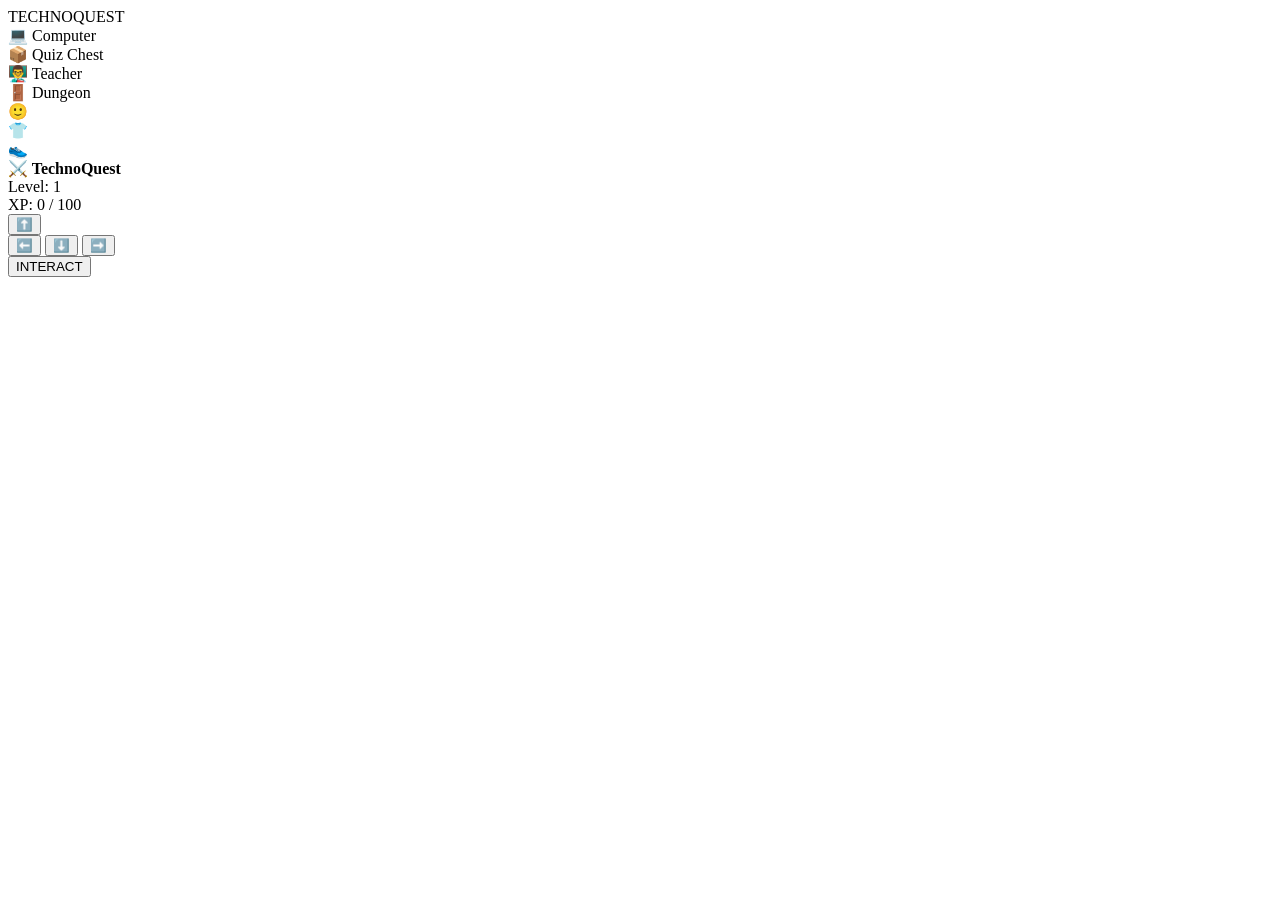
==== commit be9e38eb: "Update index.html" ====
--- a/index.html
+++ b/index.html
@@ -2,9 +2,7 @@
 <html lang="en">
 <head>
     <meta charset="UTF-8">
-    <meta name="viewport"
-          content="width=device-width, initial-scale=1.0, maximum-scale=1.0, user-scalable=no">
-
+    <meta name="viewport" content="width=device-width, initial-scale=1.0">
     <title>TechnoQuest</title>
 
     <link rel="stylesheet" href="style.css">
@@ -14,302 +12,81 @@
 
 <div id="game">
 
-    <!-- =========================
-         GAME WORLD
-    ========================== -->
-
+    <!-- WORLD -->
     <div id="world">
 
-        <!-- Ground decorations -->
-
-        <div class="grass grass1"></div>
-        <div class="grass grass2"></div>
-        <div class="grass grass3"></div>
-        <div class="grass grass4"></div>
-
-        <!-- Paths -->
-
-        <div class="path path1"></div>
-        <div class="path path2"></div>
+        <div class="title">TECHNOQUEST</div>
 
         <!-- Trees -->
+        <div class="tree" style="left:100px; top:150px;"></div>
+        <div class="tree" style="left:900px; top:120px;"></div>
+        <div class="tree" style="left:1100px; top:500px;"></div>
+        <div class="tree" style="left:200px; top:700px;"></div>
 
-        <div class="tree tree1">
-            <div class="tree-leaves"></div>
-            <div class="tree-trunk"></div>
+        <!-- Computer -->
+        <div class="object computer" id="computer"
+             style="left:600px; top:250px;">
+            💻
+            <span>Computer</span>
         </div>
 
-        <div class="tree tree2">
-            <div class="tree-leaves"></div>
-            <div class="tree-trunk"></div>
+        <!-- Chest -->
+        <div class="object chest" id="chest"
+             style="left:900px; top:450px;">
+            📦
+            <span>Quiz Chest</span>
         </div>
 
-        <div class="tree tree3">
-            <div class="tree-leaves"></div>
-            <div class="tree-trunk"></div>
+        <!-- Teacher -->
+        <div class="object teacher" id="teacher"
+             style="left:300px; top:450px;">
+            👨‍🏫
+            <span>Teacher</span>
         </div>
 
-        <div class="tree tree4">
-            <div class="tree-leaves"></div>
-            <div class="tree-trunk"></div>
+        <!-- Door -->
+        <div class="object door" id="door"
+             style="left:600px; top:750px;">
+            🚪
+            <span>Dungeon</span>
         </div>
 
-
-        <!-- Rocks -->
-
-        <div class="rock rock1"></div>
-        <div class="rock rock2"></div>
-        <div class="rock rock3"></div>
-
-
-        <!-- =========================
-             COMPUTER
-        ========================== -->
-
-        <div class="object computer"
-             data-name="Computer Terminal"
-             data-type="computer"
-             style="left: 520px; top: 220px;">
-
-            <div class="computer-screen">
-                <div class="screen-light"></div>
-            </div>
-
-            <div class="computer-stand"></div>
-
-            <div class="object-label">
-                COMPUTER
-            </div>
-
-        </div>
-
-
-        <!-- =========================
-             CHEST
-        ========================== -->
-
-        <div class="object chest"
-             data-name="Mystery Chest"
-             data-type="chest"
-             style="left: 800px; top: 430px;">
-
-            <div class="chest-top"></div>
-            <div class="chest-body"></div>
-            <div class="chest-lock"></div>
-
-            <div class="object-label">
-                CHEST
-            </div>
-
-        </div>
-
-
-        <!-- =========================
-             TEACHER
-        ========================== -->
-
-        <div class="object teacher"
-             data-name="Computer Teacher"
-             data-type="npc"
-             style="left: 260px; top: 420px;">
-
-            <div class="npc-head"></div>
-            <div class="npc-body"></div>
-            <div class="npc-hair"></div>
-
-            <div class="object-label">
-                TEACHER
-            </div>
-
-        </div>
-
-
-        <!-- =========================
-             DOOR
-        ========================== -->
-
-        <div class="object door"
-             data-name="Dungeon Gate"
-             data-type="door"
-             style="left: 570px; top: 680px;">
-
-            <div class="door-frame">
-                <div class="door-inside"></div>
-            </div>
-
-            <div class="object-label">
-                DUNGEON
-            </div>
-
-        </div>
-
-
-        <!-- =========================
-             PLAYER
-        ========================== -->
-
+        <!-- PLAYER -->
         <div id="player">
-
-            <div class="player-shadow"></div>
-
-            <div class="character">
-
-                <div class="hair"></div>
-
-                <div class="head">
-                    <div class="eye eye1"></div>
-                    <div class="eye eye2"></div>
-                </div>
-
-                <div class="body"></div>
-
-                <div class="arm arm-left"></div>
-                <div class="arm arm-right"></div>
-
-                <div class="leg leg-left"></div>
-                <div class="leg leg-right"></div>
-
-            </div>
-
+            <div class="head">🙂</div>
+            <div class="body">👕</div>
+            <div class="feet">👟</div>
         </div>
 
     </div>
 
+    <!-- UI -->
+    <div id="ui">
 
-    <!-- =========================
-         TOP UI
-    ========================== -->
-
-    <div id="topUI">
-
-        <div class="player-info">
-
-            <div class="avatar-small"></div>
-
-            <div>
-                <strong>TECH WARRIOR</strong>
-                <br>
-                Level <span id="level">1</span>
-            </div>
-
+        <div id="stats">
+            <b>⚔️ TechnoQuest</b>
+            <br>
+            Level: <span id="level">1</span>
+            <br>
+            XP: <span id="xp">0</span> / <span id="needed">100</span>
         </div>
 
-
-        <div class="xp-info">
-
-            ⭐ XP
-            <span id="xp">0</span> /
-            <span id="xpNeeded">100</span>
-
-            <div class="xp-bar">
-                <div id="xpFill"></div>
-            </div>
-
+        <div id="controls">
+            <button onclick="moveUp()">⬆️</button>
+            <br>
+            <button onclick="moveLeft()">⬅️</button>
+            <button onclick="moveDown()">⬇️</button>
+            <button onclick="moveRight()">➡️</button>
         </div>
 
-    </div>
-
-
-    <!-- =========================
-         INTERACTION
-    ========================== -->
-
-    <div id="interaction">
-
-        <div id="interactionText">
-            COMPUTER
-        </div>
-
-        <button id="interactButton">
-            INTERACT
-        </button>
-
-    </div>
-
-
-    <!-- =========================
-         JOYSTICK
-    ========================== -->
-
-    <div id="joystick">
-
-        <div id="joystickBase">
-
-            <div id="joystickStick"></div>
-
-        </div>
-
-    </div>
-
-
-    <!-- =========================
-         QUESTION SCREEN
-    ========================== -->
-
-    <div id="questionScreen">
-
-        <div class="question-box">
-
-            <button id="closeQuestion">
-                ×
-            </button>
-
-            <div id="questionIcon">
-                🖥️
-            </div>
-
-            <h2 id="questionTitle">
-                Computer Challenge
-            </h2>
-
-            <p id="questionCounter">
-                Question 1 / 5
-            </p>
-
-            <h3 id="questionText">
-                Question
-            </h3>
-
-            <div id="answers"></div>
-
-            <div id="feedback"></div>
-
-            <button id="nextButton">
-                NEXT
-            </button>
-
-        </div>
-
-    </div>
-
-
-    <!-- =========================
-         MESSAGE
-    ========================== -->
-
-    <div id="messageScreen">
-
-        <div class="message-box">
-
-            <h2 id="messageTitle">
-                Welcome!
-            </h2>
-
-            <p id="messageText">
-                Welcome to TechnoQuest.
-            </p>
-
-            <button id="messageButton">
-                CONTINUE
-            </button>
-
+        <div id="interaction">
+            <button onclick="interact()">INTERACT</button>
         </div>
 
     </div>
 
 </div>
 
-
 <script src="script.js"></script>
 
 </body>
--- a/style.css
+++ b/style.css
@@ -2,8 +2,11 @@
 <html lang="en">
 <head>
     <meta charset="UTF-8">
-    <meta name="viewport" content="width=device-width, initial-scale=1.0, maximum-scale=1.0, user-scalable=no">
+    <meta name="viewport"
+          content="width=device-width, initial-scale=1.0, maximum-scale=1.0, user-scalable=no">
+
     <title>TechnoQuest</title>
+
     <link rel="stylesheet" href="style.css">
 </head>
 
@@ -11,85 +14,208 @@
 
 <div id="game">
 
-    <!-- GAME WORLD -->
+    <!-- =========================
+         GAME WORLD
+    ========================== -->
+
     <div id="world">
 
-        <div class="title">TECHNOQUEST</div>
-
-        <!-- DECORATIONS -->
-        <div class="tree" style="left:100px;top:100px;">🌳</div>
-        <div class="tree" style="left:650px;top:120px;">🌳</div>
-        <div class="tree" style="left:120px;top:600px;">🌳</div>
-        <div class="tree" style="left:800px;top:550px;">🌳</div>
-
-        <div class="rock" style="left:450px;top:100px;">🪨</div>
-        <div class="rock" style="left:300px;top:500px;">🪨</div>
-
-        <!-- INTERACTABLE OBJECTS -->
+        <!-- Ground decorations -->
+
+        <div class="grass grass1"></div>
+        <div class="grass grass2"></div>
+        <div class="grass grass3"></div>
+        <div class="grass grass4"></div>
+
+        <!-- Paths -->
+
+        <div class="path path1"></div>
+        <div class="path path2"></div>
+
+        <!-- Trees -->
+
+        <div class="tree tree1">
+            <div class="tree-leaves"></div>
+            <div class="tree-trunk"></div>
+        </div>
+
+        <div class="tree tree2">
+            <div class="tree-leaves"></div>
+            <div class="tree-trunk"></div>
+        </div>
+
+        <div class="tree tree3">
+            <div class="tree-leaves"></div>
+            <div class="tree-trunk"></div>
+        </div>
+
+        <div class="tree tree4">
+            <div class="tree-leaves"></div>
+            <div class="tree-trunk"></div>
+        </div>
+
+
+        <!-- Rocks -->
+
+        <div class="rock rock1"></div>
+        <div class="rock rock2"></div>
+        <div class="rock rock3"></div>
+
+
+        <!-- =========================
+             COMPUTER
+        ========================== -->
 
         <div class="object computer"
              data-name="Computer Terminal"
              data-type="computer"
-             style="left:350px;top:220px;">
-            🖥️
-            <span>Computer</span>
-        </div>
+             style="left: 520px; top: 220px;">
+
+            <div class="computer-screen">
+                <div class="screen-light"></div>
+            </div>
+
+            <div class="computer-stand"></div>
+
+            <div class="object-label">
+                COMPUTER
+            </div>
+
+        </div>
+
+
+        <!-- =========================
+             CHEST
+        ========================== -->
 
         <div class="object chest"
              data-name="Mystery Chest"
              data-type="chest"
-             style="left:700px;top:300px;">
-            📦
-            <span>Chest</span>
-        </div>
-
-        <div class="object npc"
-             data-name="Teacher"
+             style="left: 800px; top: 430px;">
+
+            <div class="chest-top"></div>
+            <div class="chest-body"></div>
+            <div class="chest-lock"></div>
+
+            <div class="object-label">
+                CHEST
+            </div>
+
+        </div>
+
+
+        <!-- =========================
+             TEACHER
+        ========================== -->
+
+        <div class="object teacher"
+             data-name="Computer Teacher"
              data-type="npc"
-             style="left:180px;top:350px;">
-            👨‍🏫
-            <span>Teacher</span>
-        </div>
+             style="left: 260px; top: 420px;">
+
+            <div class="npc-head"></div>
+            <div class="npc-body"></div>
+            <div class="npc-hair"></div>
+
+            <div class="object-label">
+                TEACHER
+            </div>
+
+        </div>
+
+
+        <!-- =========================
+             DOOR
+        ========================== -->
 
         <div class="object door"
              data-name="Dungeon Gate"
              data-type="door"
-             style="left:500px;top:600px;">
-            🚪
-            <span>Dungeon Gate</span>
-        </div>
-
-        <!-- PLAYER -->
+             style="left: 570px; top: 680px;">
+
+            <div class="door-frame">
+                <div class="door-inside"></div>
+            </div>
+
+            <div class="object-label">
+                DUNGEON
+            </div>
+
+        </div>
+
+
+        <!-- =========================
+             PLAYER
+        ========================== -->
+
         <div id="player">
-            🧙
-        </div>
-
-    </div>
-
-
-    <!-- TOP UI -->
+
+            <div class="player-shadow"></div>
+
+            <div class="character">
+
+                <div class="hair"></div>
+
+                <div class="head">
+                    <div class="eye eye1"></div>
+                    <div class="eye eye2"></div>
+                </div>
+
+                <div class="body"></div>
+
+                <div class="arm arm-left"></div>
+                <div class="arm arm-right"></div>
+
+                <div class="leg leg-left"></div>
+                <div class="leg leg-right"></div>
+
+            </div>
+
+        </div>
+
+    </div>
+
+
+    <!-- =========================
+         TOP UI
+    ========================== -->
+
     <div id="topUI">
 
-        <div class="player-card">
-            <b>⚔️ TECH WARRIOR</b>
-            <span>Level <b id="level">1</b></span>
-        </div>
-
-        <div class="xp-card">
-            ⭐ XP:
+        <div class="player-info">
+
+            <div class="avatar-small"></div>
+
+            <div>
+                <strong>TECH WARRIOR</strong>
+                <br>
+                Level <span id="level">1</span>
+            </div>
+
+        </div>
+
+
+        <div class="xp-info">
+
+            ⭐ XP
             <span id="xp">0</span> /
             <span id="xpNeeded">100</span>
 
             <div class="xp-bar">
                 <div id="xpFill"></div>
             </div>
-        </div>
-
-    </div>
-
-
-    <!-- INTERACTION -->
+
+        </div>
+
+    </div>
+
+
+    <!-- =========================
+         INTERACTION
+    ========================== -->
+
     <div id="interaction">
+
         <div id="interactionText">
             COMPUTER
         </div>
@@ -97,34 +223,47 @@
         <button id="interactButton">
             INTERACT
         </button>
-    </div>
-
-
-    <!-- JOYSTICK -->
+
+    </div>
+
+
+    <!-- =========================
+         JOYSTICK
+    ========================== -->
+
     <div id="joystick">
 
         <div id="joystickBase">
+
             <div id="joystickStick"></div>
-        </div>
-
-    </div>
-
-
-    <!-- QUESTION WINDOW -->
+
+        </div>
+
+    </div>
+
+
+    <!-- =========================
+         QUESTION SCREEN
+    ========================== -->
+
     <div id="questionScreen">
 
         <div class="question-box">
 
-            <button id="closeQuestion">✕</button>
-
-            <div id="questionIcon">🖥️</div>
+            <button id="closeQuestion">
+                ×
+            </button>
+
+            <div id="questionIcon">
+                🖥️
+            </div>
 
             <h2 id="questionTitle">
                 Computer Challenge
             </h2>
 
             <p id="questionCounter">
-                Question 1
+                Question 1 / 5
             </p>
 
             <h3 id="questionText">
@@ -144,16 +283,21 @@
     </div>
 
 
-    <!-- MESSAGE -->
+    <!-- =========================
+         MESSAGE
+    ========================== -->
+
     <div id="messageScreen">
 
         <div class="message-box">
 
             <h2 id="messageTitle">
-                Mission Complete!
+                Welcome!
             </h2>
 
-            <p id="messageText"></p>
+            <p id="messageText">
+                Welcome to TechnoQuest.
+            </p>
 
             <button id="messageButton">
                 CONTINUE
@@ -165,6 +309,7 @@
 
 </div>
 
+
 <script src="script.js"></script>
 
 </body>
